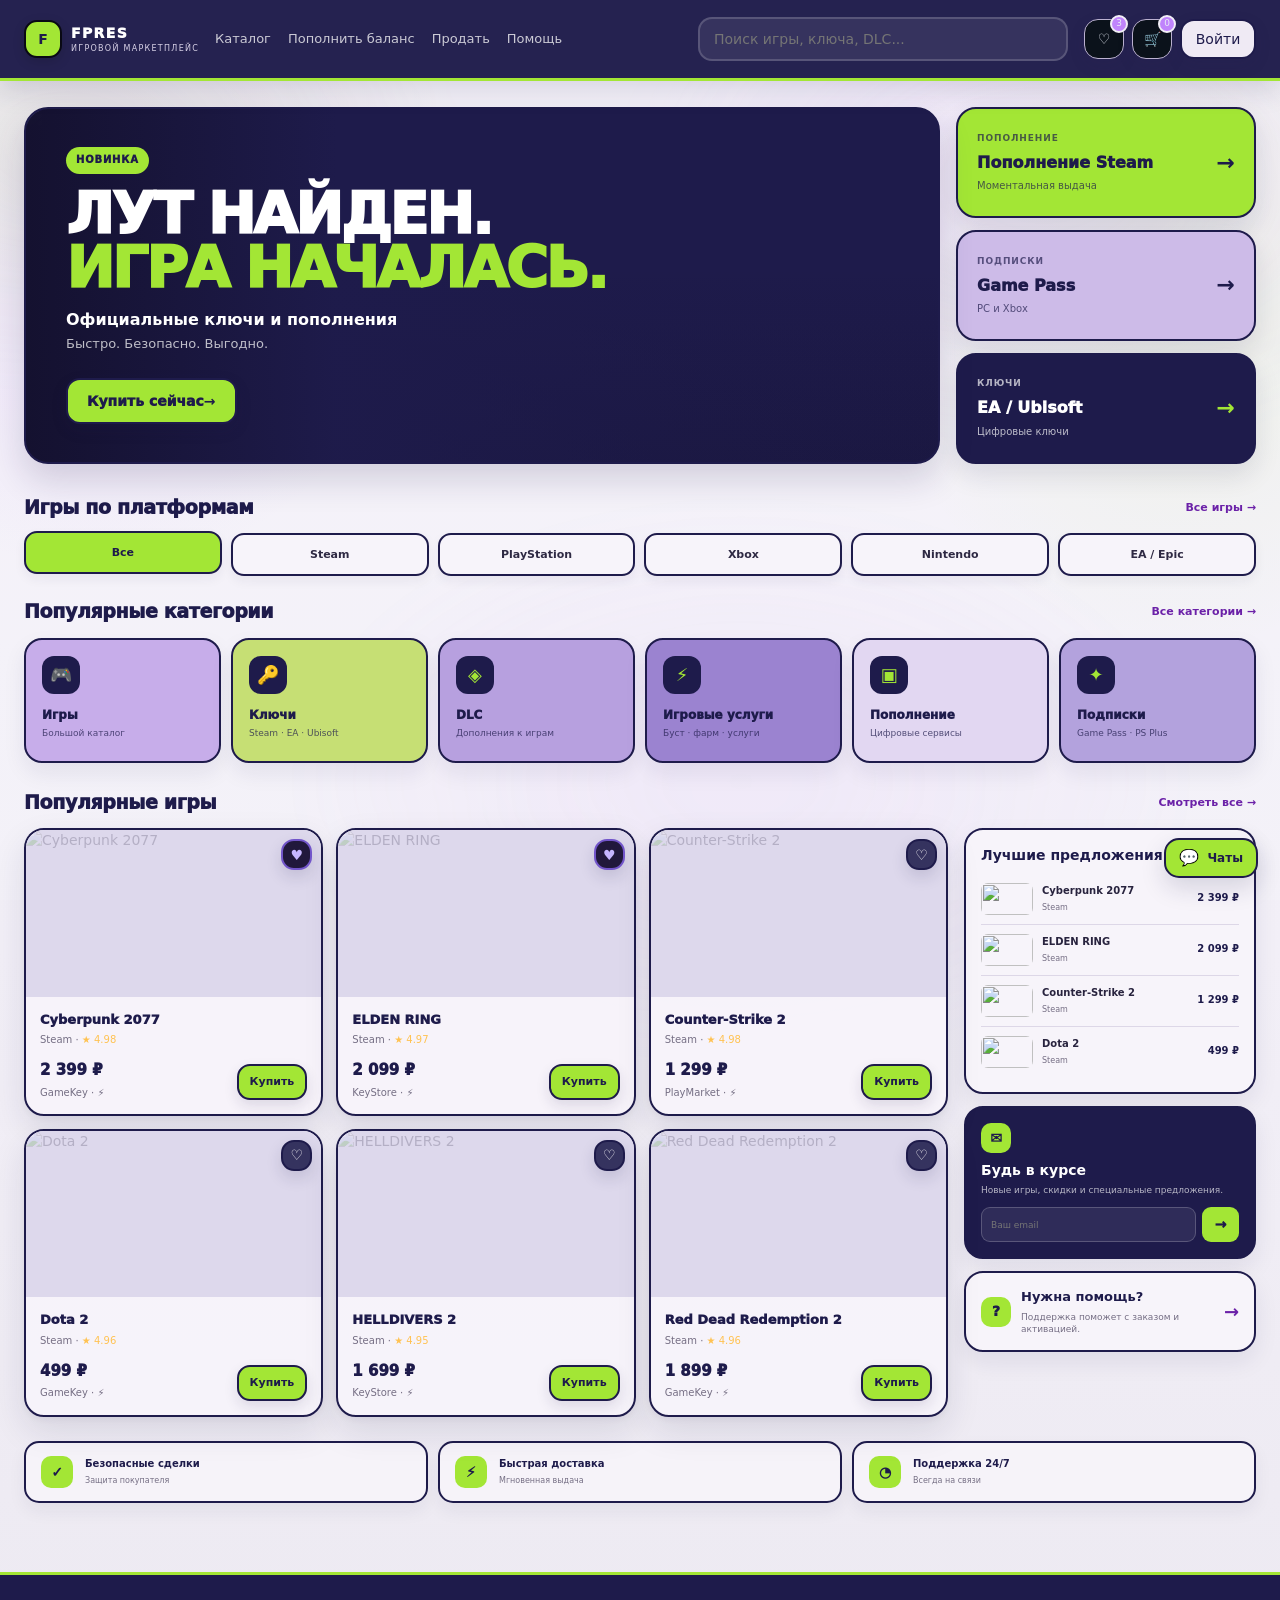
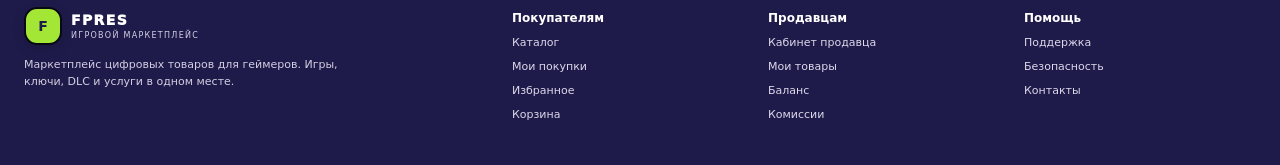
==== index.html @ 740106f1 "Refresh desktop homepage assets" ====
<!doctype html><html lang="ru"><head><meta charset="utf-8"><meta name="viewport" content="width=device-width,initial-scale=1,viewport-fit=cover"><meta name="theme-color" content="#F2EFF7"><title>FPRES — Игровой маркетплейс</title><link rel="stylesheet" href="style.css?v=desktop-v2"><script src="data.js"></script><script src="app.js?v=desktop-v2" defer></script></head><body><main></main></body></html>
---- style.css ----
:root{--bg:#070b11;--panel:#0c121a;--panel2:#111925;--line:#1b2634;--line2:#293546;--text:#f4f6fb;--muted:#8b97aa;--muted2:#667287;--violet:#8f5cff;--green:#5fd596;--orange:#ff9c4d;--shadow:0 18px 50px rgba(0,0,0,.28);--r:16px}
*{box-sizing:border-box}html{scroll-behavior:smooth}body{margin:0;background:radial-gradient(circle at 78% -10%,rgba(123,86,220,.09),transparent 30%),var(--bg);color:var(--text);font:14px/1.45 Inter,ui-sans-serif,system-ui,-apple-system,BlinkMacSystemFont,"Segoe UI",sans-serif}a{color:inherit}button,input,select{font:inherit}.container{width:min(1220px,calc(100% - 32px));margin:auto}
.header{position:sticky;top:0;z-index:50;background:rgba(7,11,17,.94);backdrop-filter:blur(16px);border-bottom:1px solid rgba(255,255,255,.045)}.nav{min-height:68px;display:flex;align-items:center;gap:18px}.brand{display:flex;align-items:center;gap:9px;text-decoration:none;min-width:154px}.mark{width:30px;height:30px;border-radius:10px;background:linear-gradient(145deg,#9d76ff,#5e3ebd);display:grid;place-items:center;font-weight:900;color:#fff}.brand-name{font-weight:850;letter-spacing:.02em}.brand-sub{display:block;color:#7f8b9f;font-size:8px;letter-spacing:.16em}.navlinks{display:flex;gap:16px;color:#aeb7c7;font-size:13px}.navlinks a{text-decoration:none}.navlinks a:hover{color:#fff}.navsearch{flex:1;max-width:370px;margin-left:auto}.search{width:100%;height:42px;background:#0b121b;border:1px solid var(--line2);border-radius:12px;padding:0 14px;color:#fff;outline:none}.search:focus{border-color:#5b45a2;box-shadow:0 0 0 3px rgba(143,92,255,.09)}.actions{display:flex;gap:8px;align-items:center}.btn,.iconbtn{border:1px solid var(--line2);background:#0b121b;color:#e8edf6;border-radius:11px;height:40px;padding:0 13px;cursor:pointer;display:inline-flex;align-items:center;justify-content:center;text-decoration:none}.iconbtn{width:40px;padding:0}.btn.primary{background:var(--violet);border-color:var(--violet);font-weight:800}.iconbtn:hover,.btn:hover{background:#111a26}.cartBadge{position:absolute;top:-5px;right:-5px;background:var(--violet);border:2px solid var(--bg);width:18px;height:18px;border-radius:50%;display:grid;place-items:center;font-size:9px}.rel{position:relative}
.hero{padding:42px 0 20px}.heroBox{min-height:430px;border:1px solid var(--line);border-radius:22px;overflow:hidden;display:grid;grid-template-columns:1.1fr .9fr;background:#0a1018;box-shadow:var(--shadow)}.heroCopy{padding:44px;display:flex;flex-direction:column;justify-content:center}.eyebrow{color:#96a0b1;font-size:11px;letter-spacing:.18em;text-transform:uppercase;margin-bottom:15px}.hero h1{font-size:clamp(42px,5vw,70px);line-height:.98;letter-spacing:-.05em;margin:0 0 16px}.accent{color:#9c79ff}.hero p{color:#98a4b5;max-width:640px;font-size:15px;line-height:1.65;margin:0 0 22px}.heroSearch{position:relative;max-width:650px}.heroSearch input{height:56px;width:100%;background:#0b121b;border:1px solid #293546;border-radius:15px;color:#fff;padding:0 58px 0 18px;outline:none}.heroSearch button{position:absolute;right:6px;top:6px;width:44px;height:44px;border:0;border-radius:11px;background:var(--violet);color:#fff;cursor:pointer}.heroMedia{min-height:430px;position:relative}.heroMedia img{width:100%;height:100%;object-fit:cover}.heroMedia:after{content:"";position:absolute;inset:0;background:linear-gradient(90deg,#0a1018 0,rgba(10,16,24,.48) 28%,transparent 65%),linear-gradient(0deg,rgba(6,9,13,.48),transparent 50%)}
.trust{display:grid;grid-template-columns:repeat(4,1fr);gap:11px;margin:8px 0 26px}.trustCard{padding:14px;border:1px solid var(--line);background:#0b1119;border-radius:14px}.trustCard b{font-size:12px}.trustCard p{margin:4px 0 0;color:#7f8b9e;font-size:11px}.section{padding:26px 0}.sectionHead{display:flex;justify-content:space-between;align-items:end;gap:12px;margin-bottom:14px}.sectionHead h2{margin:0;font-size:21px;letter-spacing:-.02em}.sectionHead a{font-size:12px;color:#a996ff;text-decoration:none}.platforms{display:flex;gap:8px;overflow:auto;padding-bottom:3px}.platformChip{white-space:nowrap;padding:9px 12px;border:1px solid var(--line);background:#0b1119;border-radius:10px;color:#8f9aad;font-size:11px;cursor:pointer;text-decoration:none}.platformChip.active,.platformChip:hover{color:#fff;border-color:#5a45a0;background:#151326}
.categories{display:grid;grid-template-columns:repeat(6,1fr);gap:11px}.cat{padding:15px;background:#0c121a;border:1px solid var(--line);border-radius:15px;text-decoration:none;cursor:pointer}.cat:hover,.cat.active{border-color:#59439f;transform:translateY(-1px)}.catIcon{width:34px;height:34px;border-radius:10px;background:#17132a;color:#bbaaff;display:grid;place-items:center;margin-bottom:10px}.cat b{font-size:12px;font-weight:950;color:#1E1B4B}.cat span{display:block;color:#423A61;font-size:10px;margin-top:3px;font-weight:650}.cat:nth-child(4) b,.cat:nth-child(4) span{color:#fff}.cat:nth-child(5) b,.cat:nth-child(5) span{color:#2B1D52}
.gameGrid{display:grid;grid-template-columns:repeat(5,1fr);gap:12px}.gameCard{position:relative;background:var(--panel);border:1px solid var(--line);border-radius:15px;overflow:hidden;cursor:pointer;transition:.18s;min-width:0}.gameCard:hover{border-color:#384457;transform:translateY(-2px)}.gameCover{aspect-ratio:16/9;background:#101720;overflow:hidden}.gameCover img{width:100%;height:100%;object-fit:cover;display:block}.favGame{position:absolute;right:9px;top:9px;width:31px;height:31px;border-radius:9px;border:1px solid rgba(255,255,255,.16);background:rgba(7,11,17,.78);backdrop-filter:blur(7px);color:#e8edf5;display:grid;place-items:center;cursor:pointer;z-index:2}.favGame.active{color:#c5b5ff;border-color:#7255ca;background:#21183c}.gameBody{padding:12px}.gameTitle{font-size:13px;font-weight:760;white-space:nowrap;overflow:hidden;text-overflow:ellipsis}.gameMeta{font-size:10px;color:#778398;margin-top:4px}.rating{color:#ffc252}.gameBottom{display:flex;justify-content:space-between;gap:8px;align-items:end;margin-top:12px}.gamePrice{font-size:15px;font-weight:860}.gameBuy{border:0;border-radius:9px;background:#f3f6fb;color:#0a0d12;padding:8px 11px;font-weight:820;font-size:11px;cursor:pointer}
.deals{display:grid;grid-template-columns:2fr 1fr 1fr;gap:12px}.deal{position:relative;min-height:185px;border:1px solid var(--line);border-radius:17px;overflow:hidden;background:#0d131c;text-decoration:none}.deal img{width:100%;height:100%;object-fit:cover;display:block;opacity:.78}.dealOverlay{position:absolute;inset:0;padding:18px;background:linear-gradient(90deg,rgba(6,9,13,.91),rgba(6,9,13,.12) 75%)}.deal h3{font-size:19px;margin:0 0 8px}.deal p{margin:0;color:#aeb7c5;font-size:11px;max-width:280px}.tag{display:inline-block;font-size:9px;padding:5px 7px;border-radius:7px;background:rgba(143,92,255,.16);color:#c4b4ff;margin-bottom:8px;font-weight:800}
.sellerGrid{display:grid;grid-template-columns:repeat(4,1fr);gap:11px}.sellerCard{border:1px solid var(--line);background:#0b1119;border-radius:15px;padding:15px;display:flex;gap:11px;align-items:center;text-decoration:none}.avatar{width:43px;height:43px;border-radius:13px;background:linear-gradient(145deg,#2d2646,#151a24);display:grid;place-items:center;color:#d4c7ff;font-weight:850}.sellerCard b{font-size:12px}.sellerCard span{display:block;color:#778297;font-size:10px;margin-top:3px}.online{color:var(--green)!important}
.page{padding:32px 0}.breadcrumbs{font-size:11px;color:#738096;margin-bottom:12px}.breadcrumbs a{color:#9a87db;text-decoration:none}.pageTitle{font-size:32px;letter-spacing:-.035em;margin:0 0 20px}.toolbar{display:flex;justify-content:space-between;gap:12px;margin-bottom:14px}.select,.field{height:40px;background:#0b121b;border:1px solid var(--line2);border-radius:10px;color:#dfe6ef;padding:0 11px}.catalogLayout{display:grid;grid-template-columns:235px 1fr;gap:18px}.filters{border:1px solid var(--line);background:#0b1119;border-radius:15px;padding:15px;height:max-content;position:sticky;top:84px}.filterGroup{margin-bottom:18px}.filterGroup h4{font-size:11px;margin:0 0 9px}.filterOptions{display:flex;flex-wrap:wrap;gap:7px}.filterPill{border:1px solid var(--line2);background:#0d141d;color:#8e99ab;border-radius:9px;padding:7px 9px;font-size:10px;cursor:pointer}.filterPill.active{border-color:#5c46a6;color:#d7ceff;background:#17132a}.priceRow{display:flex;gap:7px}.priceRow input{width:50%;height:34px;background:#0b121b;border:1px solid var(--line2);border-radius:8px;color:#fff;padding:0 8px}.resultCount{font-size:11px;color:#7f8b9d;margin-bottom:9px}
.productLayout{display:grid;grid-template-columns:1.05fr .95fr;gap:18px}.mediaPanel,.detailPanel,.panel{border:1px solid var(--line);background:#0b1119;border-radius:18px;overflow:hidden}.mediaPanel img{display:block;width:100%;aspect-ratio:16/9;object-fit:cover}.detailPanel{padding:22px}.productMeta{color:#778398;font-size:11px;margin-bottom:8px}.productTitle{font-size:33px;line-height:1.05;margin:0 0 10px}.bigPrice{font-size:29px;font-weight:900;margin:19px 0 15px}.specList{display:grid;grid-template-columns:1fr 1fr;gap:9px;margin:15px 0}.spec{border:1px solid var(--line);background:#0d141d;border-radius:11px;padding:10px}.spec small{color:#718096;display:block;font-size:9px}.spec b{font-size:12px}.buyWide{height:48px;width:100%;border:0;border-radius:12px;background:var(--violet);color:#fff;font-weight:800;cursor:pointer}.offers{margin-top:24px}.offer{display:grid;grid-template-columns:1.2fr .7fr auto;gap:10px;align-items:center;padding:13px;border:1px solid var(--line);background:#0b1119;border-radius:12px;margin-bottom:8px}.offer b{font-size:12px}.offer span{display:block;font-size:10px;color:#7d899c}.miniBuy{border:1px solid var(--line2);background:#101824;color:#fff;border-radius:9px;padding:8px 11px;cursor:pointer}
.twoCol{display:grid;grid-template-columns:1.4fr .8fr;gap:16px}.cartList{display:grid;gap:10px}.cartItem{display:grid;grid-template-columns:100px 1fr auto;gap:12px;align-items:center;padding:12px;border:1px solid var(--line);background:#0b1119;border-radius:14px}.cartItem img{width:100px;aspect-ratio:16/9;object-fit:cover;border-radius:10px}.cartInfo b{font-size:13px}.cartInfo span{display:block;color:#7c889b;font-size:10px;margin-top:3px}.cartSummary{border:1px solid var(--line);background:#0b1119;border-radius:14px;padding:17px;height:max-content;position:sticky;top:84px}.summaryRow{display:flex;justify-content:space-between;margin:9px 0;color:#99a3b1}.summaryRow.total{font-size:18px;color:#fff;font-weight:850;border-top:1px solid var(--line);padding-top:13px}
.accountLayout{display:grid;grid-template-columns:225px 1fr;gap:16px}.sideNav{border:1px solid var(--line);background:#0b1119;border-radius:15px;padding:9px;height:max-content;position:sticky;top:84px}.sideNav a{display:flex;justify-content:space-between;gap:8px;padding:10px 11px;color:#8d99ab;text-decoration:none;border-radius:9px;font-size:12px}.sideNav a.active,.sideNav a:hover{background:#16132a;color:#fff}.profileHero{padding:18px;border:1px solid var(--line);background:linear-gradient(140deg,#111a27,#0b1119);border-radius:16px;display:flex;justify-content:space-between;gap:16px;align-items:center}.profileMain{display:flex;align-items:center;gap:13px}.profileAvatar{width:58px;height:58px;border-radius:16px;background:linear-gradient(145deg,#8f5cff,#46308d);display:grid;place-items:center;font-size:21px;font-weight:900}.profileMain h2{margin:0;font-size:19px}.profileMain p{margin:4px 0 0;color:#7f8b9e;font-size:11px}.statGrid{display:grid;grid-template-columns:repeat(4,1fr);gap:10px;margin:14px 0}.stat{padding:15px;border:1px solid var(--line);background:#0b1119;border-radius:14px}.stat small{display:block;color:#768297;font-size:10px}.stat strong{display:block;font-size:20px;margin-top:4px}
.dashboardHero{display:flex;justify-content:space-between;gap:16px;align-items:center;padding:20px;border:1px solid var(--line);background:linear-gradient(140deg,#111a27,#0b1119);border-radius:16px}.dashMain{display:flex;gap:13px;align-items:center}.dashIcon{width:52px;height:52px;border-radius:14px;background:#17132a;color:#bdaeff;display:grid;place-items:center;font-size:22px}.dashMain h2{margin:0;font-size:20px}.dashMain p{margin:4px 0 0;color:#7e899d;font-size:11px}.metricGrid{display:grid;grid-template-columns:repeat(4,1fr);gap:10px;margin:14px 0}.metric{padding:14px;border:1px solid var(--line);background:#0b1119;border-radius:14px}.metric label{font-size:10px;color:#778398}.metric strong{display:block;font-size:21px;margin-top:5px}.metric small{color:var(--green);font-size:10px}.dashGrid{display:grid;grid-template-columns:1.35fr .8fr;gap:14px}.chart,.listPanel{padding:17px;border:1px solid var(--line);background:#0b1119;border-radius:15px}.chart h3,.listPanel h3{margin:0 0 12px;font-size:13px}.bars{height:180px;display:flex;align-items:end;gap:9px}.bar{flex:1;background:linear-gradient(#8f5cff,#3a286d);border-radius:7px 7px 2px 2px;min-height:28px}.barLabel{font-size:9px;color:#6e7a8f;text-align:center;margin-top:5px}.listItem{display:flex;justify-content:space-between;gap:12px;padding:11px 0;border-top:1px solid var(--line);font-size:11px}.listItem:first-child{border-top:0;padding-top:0}.listItem span{color:#7f8b9e}.miniStat{display:grid;grid-template-columns:1fr 1fr;gap:8px;margin-top:12px}.miniBox{padding:10px;border:1px solid var(--line);background:#0e151f;border-radius:10px}.miniBox b{font-size:13px}.miniBox span{display:block;color:#778398;font-size:9px;margin-top:2px}
.formGrid{display:grid;grid-template-columns:1fr 1fr;gap:12px}.fieldBlock label{display:block;font-size:10px;color:#8793a6;margin-bottom:5px}.field{width:100%;height:40px;background:#0b121b;border:1px solid var(--line2);border-radius:10px;color:#fff;padding:0 11px;outline:none}
.table{border:1px solid var(--line);background:#0b1119;border-radius:14px;overflow:hidden}.tableRow{display:grid;grid-template-columns:1.35fr .75fr .75fr .7fr;padding:12px;border-top:1px solid var(--line);font-size:11px;align-items:center}.tableRow.head{background:#0e151f;border-top:0;color:#768297}.status{color:var(--green)}.empty{padding:34px;text-align:center}.empty h3{margin:0 0 7px}.empty p{color:#8792a4;margin:0 0 14px}
.footer{border-top:1px solid #151d28;margin-top:35px;padding:32px 0 42px;color:#748095}.footerGrid{display:grid;grid-template-columns:2fr repeat(3,1fr);gap:24px}.footer b{color:#fff;font-size:12px}.footer a{display:block;text-decoration:none;color:#758095;font-size:11px;margin-top:8px}.footer p{font-size:11px;line-height:1.6;max-width:350px}
.toast{position:fixed;left:50%;bottom:18px;transform:translate(-50%,120px);padding:11px 15px;background:#131b27;border:1px solid #334052;border-radius:11px;box-shadow:var(--shadow);z-index:100;color:#fff;font-size:12px;transition:.22s}.toast.show{transform:translate(-50%,0)}.modalBack{position:fixed;inset:0;background:rgba(0,0,0,.62);backdrop-filter:blur(6px);display:none;align-items:center;justify-content:center;z-index:90}.modalBack.show{display:flex}.modal{width:min(460px,calc(100% - 28px));border:1px solid var(--line2);background:#0b1119;border-radius:18px;padding:20px;box-shadow:var(--shadow)}.modal h3{margin:0 0 6px}.modal p{color:#7e8a9d;font-size:11px;margin-top:0}.modalActions{display:flex;justify-content:flex-end;gap:8px;margin-top:15px}
@media(max-width:1040px){.navlinks{display:none}.heroBox{grid-template-columns:1fr}.heroMedia{min-height:260px}.categories{grid-template-columns:repeat(3,1fr)}.gameGrid{grid-template-columns:repeat(3,1fr)}.sellerGrid{grid-template-columns:repeat(2,1fr)}.trust{grid-template-columns:repeat(2,1fr)}.catalogLayout,.accountLayout{grid-template-columns:1fr}.filters,.sideNav{position:static}.productLayout,.twoCol,.dashGrid{grid-template-columns:1fr}.cartSummary{position:static}.metricGrid,.statGrid{grid-template-columns:repeat(2,1fr)}}
@media(max-width:640px){.container{width:min(100% - 20px,1220px)}.nav{min-height:58px;flex-wrap:wrap;padding:7px 0}.brand{min-width:134px}.navsearch{order:4;flex-basis:100%;max-width:none}.actions{margin-left:auto}.actions .btn.ghost,.actions .btn.primary{display:none}.hero{padding-top:26px}.heroCopy{padding:28px 22px}.hero h1{font-size:39px}.hero p{font-size:14px}.heroMedia{min-height:195px}.categories{grid-template-columns:1fr 1fr}.gameGrid{grid-template-columns:1fr 1fr;gap:10px}.sellerGrid,.trust{grid-template-columns:1fr 1fr}.deals{grid-template-columns:1fr}.deal:first-child{grid-column:auto}.pageTitle{font-size:27px}.toolbar{flex-direction:column}.profileHero,.dashboardHero{align-items:flex-start;flex-direction:column}.statGrid,.metricGrid{grid-template-columns:1fr 1fr}.tableRow{grid-template-columns:1.2fr .7fr .8fr}.tableRow>div:last-child{display:none}.formGrid{grid-template-columns:1fr}.cartItem{grid-template-columns:75px 1fr}.cartItem img{width:75px}.cartItem .miniBuy{grid-column:2}.footerGrid{grid-template-columns:1fr 1fr}.footerGrid>div:first-child{grid-column:1/-1}.specList{grid-template-columns:1fr 1fr}.offer{grid-template-columns:1fr auto}.offer .offerHide{display:none}}

/* FPRES interaction + auxiliary pages */
.searchSuggest{position:absolute;left:0;right:0;top:48px;background:#0b1119;border:1px solid var(--line2);border-radius:13px;box-shadow:var(--shadow);overflow:hidden;z-index:70}.suggestItem{display:flex;gap:10px;align-items:center;padding:10px 12px;text-decoration:none;border-top:1px solid var(--line)}.suggestItem:first-child{border-top:0}.suggestItem img{width:58px;height:33px;object-fit:cover;border-radius:7px;background:#111722}.suggestItem b{font-size:11px}.suggestItem span{display:block;font-size:9px;color:#778398}.qty{display:inline-flex;align-items:center;border:1px solid var(--line2);border-radius:9px;overflow:hidden}.qty button{width:31px;height:31px;border:0;background:#101722;color:#fff;cursor:pointer}.qty span{min-width:28px;text-align:center;font-size:11px}.inlineActions{display:flex;gap:8px;flex-wrap:wrap;margin-top:13px}.notice{padding:12px;border:1px solid var(--line);background:#0e151f;border-radius:11px;color:#8995a7;font-size:11px}.chatLayout{display:grid;grid-template-columns:260px 1fr;gap:14px}.chatList,.chatBox,.faqCard,.infoCard{border:1px solid var(--line);background:#0b1119;border-radius:15px}.chatList{overflow:hidden}.chatThread{display:flex;gap:9px;padding:12px;border-top:1px solid var(--line);cursor:pointer}.chatThread:first-child{border-top:0}.chatThread.active,.chatThread:hover{background:#15132a}.chatThread b{font-size:11px}.chatThread span{display:block;color:#778399;font-size:9px}.chatBox{min-height:420px;padding:16px;display:flex;flex-direction:column}.messages{flex:1;display:flex;flex-direction:column;gap:9px}.bubble{max-width:78%;padding:9px 11px;border-radius:12px;background:#111a26;color:#dfe5ee;font-size:11px}.bubble.me{align-self:flex-end;background:#24194a}.chatComposer{display:flex;gap:8px;margin-top:12px}.chatComposer input{flex:1}.faqGrid,.infoGrid{display:grid;grid-template-columns:repeat(2,1fr);gap:12px}.faqCard,.infoCard{padding:16px}.faqCard h3,.infoCard h3{margin:0 0 6px;font-size:13px}.faqCard p,.infoCard p{margin:0;color:#818da0;font-size:11px;line-height:1.6}.emptyIcon{font-size:28px;margin-bottom:8px}.orderHero{padding:18px;border:1px solid var(--line);background:linear-gradient(140deg,#111a27,#0b1119);border-radius:16px}.segmented{display:flex;gap:6px;flex-wrap:wrap}.segmented .filterPill{min-width:110px;text-align:center}.productMini{display:flex;gap:11px;align-items:center;padding:11px 0;border-top:1px solid var(--line)}.productMini:first-child{border-top:0}.productMini img{width:82px;height:46px;object-fit:cover;border-radius:8px}.productMini b{font-size:11px}.productMini span{display:block;color:#778399;font-size:9px;margin-top:3px}
@media(max-width:760px){.chatLayout{grid-template-columns:1fr}.chatList{display:flex;overflow:auto}.chatThread{min-width:150px;border-top:0;border-left:1px solid var(--line)}.faqGrid,.infoGrid{grid-template-columns:1fr}.searchSuggest{top:46px}.table{overflow:auto}.tableRow{min-width:520px}}

/* FPRES layout refinements */
.trustClickable{display:block;text-decoration:none;color:inherit;cursor:pointer;transition:transform .18s,border-color .18s,background .18s}.trustClickable:hover{transform:translateY(-2px);border-color:#5a45a0;background:#101621}.chatFloat{position:fixed;right:22px;bottom:22px;z-index:55;display:inline-flex;align-items:center;gap:8px;padding:10px 13px;border:1px solid #3a315b;background:#161326;color:#fff;text-decoration:none;border-radius:13px;box-shadow:0 12px 30px rgba(0,0,0,.34);font-size:12px;font-weight:800}.chatFloat:hover{background:#211a39;border-color:#6550ad}.chatFloatIcon{font-size:16px;line-height:1}.chatFloatText{line-height:1}.sellerEntry{display:flex;justify-content:space-between;align-items:center;gap:20px;padding:18px 20px;border:1px solid var(--line);background:linear-gradient(140deg,#0f151f,#0b1119);border-radius:15px}.sellerEntry h3{margin:0;font-size:15px}.sellerEntry p{margin:4px 0 0;color:#7f8b9e;font-size:11px;line-height:1.5}.sellerEntry .eyebrow{font-size:9px}.sellerEntry.compact{margin-top:14px}.sellerEntry.compact>div{flex:1}.sellerEntry.compact .btn{white-space:nowrap}.actions .btn.ghost{min-width:76px}
@media(max-width:640px){.actions .btn.ghost{display:inline-flex;min-width:0;padding:0 10px}.chatFloat{right:12px;bottom:14px;padding:10px 12px}.sellerEntry{align-items:flex-start;flex-direction:column}.sellerEntry .btn{width:100%}.sellerEntry.compact .btn{width:auto}.trustClickable{min-height:68px}}

/* Seller header CTA */
.sellerHeaderLink{height:40px;display:inline-flex;align-items:center;padding:0 12px;border:1px solid #2d3747;background:#0b121b;border-radius:10px;color:#a996ff;text-decoration:none;font-size:12px;font-weight:800;white-space:nowrap;transition:.18s}.sellerHeaderLink:hover{color:#fff;border-color:#5a45a0;background:#151326}
@media(max-width:1040px){.sellerHeaderLink{display:inline-flex}}
@media(max-width:640px){.sellerHeaderLink{height:38px;padding:0 9px;font-size:10px}.actions{gap:6px}}

.sideLogout{width:100%;margin-top:8px;height:38px;border:1px solid #2d3747;background:#0b121b;border-radius:10px;color:#8f9aad;font:inherit;font-size:11px;cursor:pointer;text-align:left;padding:0 11px}.sideLogout:hover{color:#fff;border-color:#5a45a0;background:#151326}

.sellerAuth{max-width:620px;margin:40px auto;padding:26px}.sellerAuth .pageTitle{margin-bottom:8px}.sellerAuth .dashIcon{margin-bottom:12px;width:42px;height:42px;border-radius:12px;display:grid;place-items:center;background:#161326;color:#a996ff;border:1px solid #3a315b}


/* ===== FPRES VISUAL SYSTEM FINAL ===== */
:root{
  --fp-bg:#F8FAFC;
  --fp-surface:rgba(255,255,255,.92);
  --fp-surface-2:#F4F1FF;
  --fp-ink:#15112F;
  --fp-indigo:#1E1B4B;
  --fp-purple:#C084FC;
  --fp-lime:#A3E635;
  --fp-muted:#6B687F;
  --fp-line:#D7D3E8;
  --fp-shadow:0 12px 30px rgba(30,27,75,.12),0 2px 6px rgba(30,27,75,.06);
  --fp-shadow-hover:0 18px 38px rgba(30,27,75,.16),0 5px 12px rgba(30,27,75,.06);
}
html,body{background:var(--fp-bg);color:var(--fp-ink)}
body{
  position:relative;
  isolation:isolate;
  overflow-x:hidden;
  background:
    radial-gradient(90% 55% at 8% 8%,rgba(192,132,252,.17),transparent 56%),
    radial-gradient(85% 60% at 92% 18%,rgba(163,230,53,.16),transparent 55%),
    linear-gradient(180deg,#F8FAFC 0%,#F8F7FC 52%,#EEF2F4 100%);
}
body:before{
  content:"";
  position:fixed;inset:-12%;
  z-index:-2;
  pointer-events:none;
  background:
    radial-gradient(32% 28% at 18% 24%,rgba(163,230,53,.28),transparent 72%),
    radial-gradient(35% 30% at 72% 26%,rgba(192,132,252,.30),transparent 72%),
    radial-gradient(36% 32% at 54% 76%,rgba(163,230,53,.18),transparent 72%),
    radial-gradient(28% 26% at 14% 82%,rgba(192,132,252,.20),transparent 72%);
  filter:blur(42px);
  opacity:.88;
  transform:scale(1.06);
}
body:after{
  content:"";position:fixed;inset:0;z-index:-1;pointer-events:none;
  background:linear-gradient(180deg,rgba(248,250,252,.36),rgba(248,250,252,.74) 58%,rgba(248,250,252,.92));
}
.container{width:min(1240px,calc(100% - 34px))}
.header{
  background:rgba(30,27,75,.96);
  border-bottom:3px solid var(--fp-lime);
  box-shadow:0 9px 26px rgba(30,27,75,.16);
  backdrop-filter:blur(18px);
}
.nav{min-height:76px;gap:16px}
.mark{
  width:38px;height:38px;border-radius:13px;
  background:var(--fp-lime);color:var(--fp-indigo);
  border:2px solid #090914;box-shadow:0 4px 12px rgba(0,0,0,.16);
}
.brand-name{color:#fff;font-weight:950;letter-spacing:.1em}
.brand-sub{color:rgba(255,255,255,.66)}
.navlinks{color:rgba(255,255,255,.76);gap:17px}
.navlinks a:hover{color:var(--fp-lime)}
.search{
  height:44px;border:2px solid rgba(255,255,255,.17);
  border-radius:14px;background:rgba(255,255,255,.08);color:#fff;
}
.search:focus{border-color:var(--fp-lime);box-shadow:0 0 0 4px rgba(163,230,53,.14)}
.btn,.iconbtn,.sellerHeaderLink{
  border-radius:14px;
  box-shadow:0 6px 16px rgba(30,27,75,.12);
}
.btn:hover,.iconbtn:hover,.sellerHeaderLink:hover{transform:translateY(-2px);box-shadow:0 11px 24px rgba(30,27,75,.15)}
.btn.primary,.gameBuy,.buyWide{
  background:var(--fp-lime);color:var(--fp-indigo);
  border:2px solid var(--fp-indigo);font-weight:950;
}
.sellerHeaderLink{border:2px solid var(--fp-purple);background:rgba(192,132,252,.10);color:#fff}
.themeToggle{min-width:40px;font-size:16px}
.hero{padding:34px 0 24px}
.heroBox{
  border:2px solid var(--fp-indigo);
  border-radius:26px;
  overflow:hidden;
  box-shadow:var(--fp-shadow-hover);
  background:linear-gradient(135deg,#1E1B4B 0%,#29235E 58%,#151235 100%);
}
.heroCopy{padding:42px 40px}
.heroMedia{border-left:1px solid rgba(255,255,255,.08)}
.heroSearch input,.heroSearch button{border-radius:14px}
.section{padding:31px 0}
.sectionHead h2,.pageTitle,.productTitle{color:var(--fp-indigo);font-weight:950}
.sectionHead a{color:#5B21B6;font-weight:850}
.trust{gap:13px;margin:10px 0 31px}
.trustCard,.sellerCard,.filters,.panel,.mediaPanel,.detailPanel,.chatList,.chatBox,.faqCard,.infoCard,.sellerEntry,.orderHero,.notice,.sellerAuth,.offer,.spec,.cartItem,.cartSummary,.stat,.profileHero{
  background:var(--fp-surface);
  border:2px solid var(--fp-indigo);
  border-radius:20px;
  box-shadow:var(--fp-shadow);
}
.trustCard,.sellerCard{transition:transform .18s ease,box-shadow .18s ease,border-color .18s ease}
.trustClickable:hover,.sellerCard:hover{transform:translateY(-4px);box-shadow:var(--fp-shadow-hover)}
.trustCard p,.sellerCard span,.sellerEntry p,.notice,.faqCard p,.infoCard p,.resultCount,.productMeta,.gameMeta,.breadcrumbs{color:var(--fp-muted)}
.platforms{display:flex;gap:10px;flex-wrap:wrap;align-items:stretch}
.platformChip{
  flex:0 0 auto;
  min-width:112px;
  min-height:42px;
  padding:10px 14px;
  display:inline-flex;align-items:center;justify-content:center;
  background:rgba(255,255,255,.92);color:var(--fp-indigo);
  border:2px solid var(--fp-indigo);border-radius:14px;
  font-weight:850;text-decoration:none;
  box-shadow:0 6px 14px rgba(30,27,75,.09);
  transition:transform .16s ease,background .16s ease,box-shadow .16s ease;
}
.platformChip:hover{background:var(--fp-purple);transform:translateY(-2px);box-shadow:0 10px 20px rgba(30,27,75,.13)}
.platformChip.active{background:var(--fp-lime);transform:translateY(-2px);box-shadow:0 10px 20px rgba(30,27,75,.13)}
.categories{gap:14px}
.cat{
  min-width:0;min-height:138px;padding:17px;
  display:flex;flex-direction:column;align-items:flex-start;justify-content:flex-start;
  overflow:hidden;
  border:3px solid var(--fp-indigo);border-radius:20px;
  box-shadow:var(--fp-shadow);
  transition:transform .18s ease,box-shadow .18s ease,background .18s ease;
}
.cat:nth-child(1){background:var(--fp-purple);color:var(--fp-indigo)}
.cat:nth-child(2){background:var(--fp-lime);color:var(--fp-indigo)}
.cat:nth-child(3){background:#B993F3;color:var(--fp-indigo)}
.cat:nth-child(4){background:var(--fp-indigo);color:#fff}
.cat:nth-child(5){background:#E9D5FF;color:var(--fp-indigo)}
.cat:nth-child(6){background:#A78BFA;color:var(--fp-indigo)}
.cat:hover,.cat.active{transform:translateY(-4px);box-shadow:var(--fp-shadow-hover)}
.catIcon{
  width:42px;height:42px;flex:0 0 42px;
  display:grid;place-items:center;margin-bottom:13px;
  border-radius:14px;background:var(--fp-indigo);color:var(--fp-lime);
  border:0;box-shadow:none;
}
.cat:nth-child(4) .catIcon{background:var(--fp-lime);color:var(--fp-indigo)}
.catIcon svg{width:22px;height:22px;display:block;fill:none;stroke:currentColor;stroke-width:1.9;stroke-linecap:round;stroke-linejoin:round}
.cat b{font-size:12px;line-height:1.2;font-weight:950}
.cat span{margin-top:4px;font-size:10px;line-height:1.35;opacity:.72}
.gameGrid{gap:16px}
.gameCard{
  overflow:hidden;background:var(--fp-surface);
  border:3px solid var(--fp-indigo);border-radius:22px;
  box-shadow:var(--fp-shadow);
  transition:transform .18s ease,box-shadow .18s ease;
}
.gameCard:hover{transform:translateY(-5px);box-shadow:var(--fp-shadow-hover)}
.gameCover{overflow:hidden;background:#DDD8EC}
.gameCover img{transition:transform .25s ease}
.gameCard:hover .gameCover img{transform:scale(1.035)}
.gameBody{padding:14px}
.gameTitle,.gamePrice{color:var(--fp-indigo);font-weight:950}
.gameBuy{border-radius:14px;box-shadow:0 6px 14px rgba(30,27,75,.12)}
.favGame{border-radius:13px;box-shadow:0 7px 16px rgba(30,27,75,.14)}
.deal{border:3px solid var(--fp-indigo);border-radius:21px;overflow:hidden;box-shadow:var(--fp-shadow)}
.deal:hover{transform:translateY(-4px);box-shadow:var(--fp-shadow-hover)}
.tag{border-radius:999px;box-shadow:none}
.chatFloat{
  border:2px solid var(--fp-indigo);border-radius:15px;
  background:var(--fp-lime);color:var(--fp-indigo);
  box-shadow:0 10px 24px rgba(30,27,75,.15);
}
.footer{
  background:#1E1B4B;
  border-top:3px solid #A3E635;
  color:#F8FAFC;
}
.footer .brand-name,.footer b{color:#FFFFFF}
.footer .brand-sub{color:#DCD6F5}
.footer p{color:#D9D4E9}
.footer a{color:#EEEAF8}
.footer a:hover{color:#A3E635}
.chatFloat{border-color:#1E1B4B;background:#A3E635;color:#1E1B4B}
.chatFloat:hover{background:#C084FC;color:#1E1B4B;border-color:#1E1B4B}
.select,.field,.priceRow input{
  border:2px solid var(--fp-indigo);border-radius:14px;background:rgba(255,255,255,.92);color:var(--fp-indigo)
}
.filterPill{border-radius:12px}
@media(max-width:760px){
  .container{width:min(100% - 22px,1240px)}
  .heroBox{border-radius:22px}
  .heroCopy{padding:31px 24px}
  .heroMedia{border-left:0}
  .categories{grid-template-columns:repeat(2,1fr);gap:10px}
  .cat{min-height:132px;border-radius:18px}
  .platforms{display:grid;grid-template-columns:repeat(2,minmax(0,1fr));gap:9px}
  .platformChip{min-width:0;width:100%}
  .gameCard{border-radius:19px}
}

/* ===== FPRES LIGHT FINAL ===== */
:root{--bg:#F2EFF7;--panel:#F7F4FA;--panel2:#ECE7F3;--line:#D8D2E4;--line2:#BBB1D0;--text:#28233E;--muted:#6F687E;--muted2:#8E879E;--violet:#C084FC;--green:#A3E635;--orange:#D98A43;--shadow:0 14px 34px rgba(30,27,75,.11),0 3px 8px rgba(30,27,75,.05)}
html,body{background:var(--bg);color:var(--text)}
body{background:radial-gradient(38% 32% at 8% 10%,rgba(192,132,252,.22),transparent 70%),radial-gradient(34% 30% at 92% 16%,rgba(163,230,53,.12),transparent 70%),linear-gradient(180deg,#F5F2F9 0%,#F2EFF7 54%,#ECE9F1 100%);overflow-x:hidden}
body:before{content:"";position:fixed;inset:-12%;z-index:-2;pointer-events:none;background:radial-gradient(32% 26% at 16% 24%,rgba(163,230,53,.18),transparent 72%),radial-gradient(35% 30% at 74% 27%,rgba(192,132,252,.20),transparent 72%),radial-gradient(38% 32% at 56% 78%,rgba(192,132,252,.12),transparent 72%);filter:blur(46px)}
body:after{content:"";position:fixed;inset:0;z-index:-1;pointer-events:none;background:rgba(247,244,250,.22)}
.header{background:rgba(30,27,75,.97);border-bottom:3px solid #A3E635;box-shadow:0 9px 25px rgba(30,27,75,.14)}
.navlinks a:hover{color:#A3E635}
.brand-name{color:#fff}.brand-sub{color:#D8D2E7}
.sectionHead h2,.pageTitle,.productTitle,.gameTitle,.gamePrice{color:#1E1B4B}
.sectionHead a{color:#6B21A8}.sectionHead a:hover{color:#1E1B4B}
.platforms{display:flex;align-items:stretch;gap:10px;flex-wrap:wrap;overflow:visible}
.platformChip{min-width:112px;min-height:44px;padding:10px 15px;display:inline-flex;align-items:center;justify-content:center;line-height:1;white-space:nowrap;overflow:visible;background:#F0ECF6;color:#2E2943;border:2px solid #1E1B4B;border-radius:14px;font-weight:850;box-shadow:0 5px 12px rgba(30,27,75,.07)}
.platformChip:hover,.platformChip.active{background:#A3E635;color:#1E1B4B;border-color:#1E1B4B}
.categories{gap:14px;align-items:stretch}
.cat{min-height:138px;padding:17px;border:2px solid #1E1B4B;border-radius:20px;color:#1E1B4B;box-shadow:var(--shadow);overflow:hidden;transition:transform .18s ease,box-shadow .18s ease,background .18s ease}
.cat:nth-child(1){background:#B99BE7}.cat:nth-child(2){background:#B7D957}.cat:nth-child(3){background:#AB92DE}.cat:nth-child(4){background:#8D72CC;color:#fff}.cat:nth-child(5){background:#CEC0E9}.cat:nth-child(6){background:#9B8BDB}
.cat b{font-size:12px;font-weight:950;color:inherit}.cat span{display:block;color:inherit;opacity:.78;font-size:10px;margin-top:4px;font-weight:650}
.cat:hover{background:#C084FC;color:#1E1B4B;transform:translateY(-4px);box-shadow:0 18px 34px rgba(30,27,75,.15)}
.gameCard,.deal,.trustCard,.sellerCard,.filters,.panel,.mediaPanel,.detailPanel,.chatList,.chatBox,.faqCard,.infoCard,.sellerEntry,.orderHero,.notice,.sellerAuth,.offer,.spec,.cartItem,.cartSummary,.stat,.profileHero{background:rgba(247,244,250,.94);border:2px solid #1E1B4B;border-radius:20px;box-shadow:var(--shadow);color:#28233E}
.gameCard:hover,.deal:hover,.trustClickable:hover,.sellerCard:hover{box-shadow:0 18px 38px rgba(30,27,75,.15);transform:translateY(-4px)}
.gameMeta,.resultCount,.productMeta,.breadcrumbs{color:#756E84}
.gameBuy,.miniBuy{background:#A3E635;color:#1E1B4B;border:2px solid #1E1B4B;border-radius:13px;font-weight:900}
.btn,.iconbtn,.sellerHeaderLink,.sideLogout{border-radius:14px}
.btn{border:2px solid #1E1B4B;background:#EFEAF4;color:#1E1B4B}.btn.primary{background:#A3E635;color:#1E1B4B}
.btn:hover,.iconbtn:hover,.sellerHeaderLink:hover,.gameBuy:hover,.miniBuy:hover,.sideLogout:hover{background:#C084FC!important;color:#1E1B4B!important;border-color:#1E1B4B!important}
.favGame{border-radius:13px;background:rgba(30,27,75,.88);color:#fff;border:2px solid #1E1B4B}
.sideLogout{background:#EEEAF3;color:#332D48;border:2px solid #1E1B4B}
.chatFloat{background:#A3E635;color:#1E1B4B;border:2px solid #1E1B4B;border-radius:15px}.chatFloat:hover{background:#C084FC;color:#1E1B4B}
.chatList,.chatBox{background:rgba(247,244,250,.94)}.chatThread{color:#2E2943;border-color:#D8D2E4}.chatThread.active,.chatThread:hover{background:#E7DDF1;color:#1E1B4B}
.bubble{background:#ECE8F3;color:#2E2943;border:1px solid #D7D0E3}.bubble.me{background:#A3D94A;color:#1E1B4B;border-color:#1E1B4B}
.field,.select,.priceRow input,.chatComposer input{background:#FAF8FC;color:#2E2943;border:2px solid #1E1B4B;border-radius:13px}
.modalBack{background:rgba(30,27,75,.34);backdrop-filter:blur(7px)}.modal{background:#F7F4FA;color:#28233E;border:2px solid #1E1B4B;border-radius:20px}.modal p{color:#716A80}
.footer{background:#1E1B4B;border-top:3px solid #A3E635;color:#E9E5F0}.footer .brand-name,.footer b{color:#fff}.footer .brand-sub{color:#D5CFE4}.footer p{color:#D4CEE2}.footer a{color:#DDD8EA}.footer a:hover{color:#A3E635}
@media(max-width:760px){.platforms{display:grid;grid-template-columns:repeat(2,minmax(0,1fr));gap:9px}.platformChip{width:100%;min-width:0;min-height:44px;padding:10px 9px}.categories{grid-template-columns:repeat(2,minmax(0,1fr));gap:10px}.cat{min-height:132px;border-radius:18px}}

/* ===== FPRES DESKTOP EXPERIENCE ===== */
.desktopOnly{display:block}
.desktopHeroGrid{display:grid;grid-template-columns:minmax(0,1fr) 280px;gap:14px;align-items:stretch}
.heroBox{min-height:420px}
.heroPromos{display:grid;grid-template-rows:repeat(3,1fr);gap:14px}
.heroPromo{display:flex;align-items:center;justify-content:space-between;padding:22px 20px;border-radius:20px;border:2px solid #1E1B4B;text-decoration:none;box-shadow:var(--shadow);transition:transform .18s ease,box-shadow .18s ease}
.heroPromo:hover{transform:translateY(-3px);box-shadow:0 18px 32px rgba(30,27,75,.15)}
.heroPromo div{display:flex;flex-direction:column;gap:6px}.heroPromo b{font-size:17px}.heroPromo span{font-size:11px;opacity:.72}.heroPromo strong{font-size:25px}
.heroPromoDark{background:#1E1B4B;color:#fff}.heroPromoDark strong{color:#A3E635}
.heroPromoLime{background:#A3E635;color:#1E1B4B}.heroPromoLime strong{color:#1E1B4B}
.heroPromoPurple{background:#D8C7EF;color:#1E1B4B}.heroPromoPurple strong{color:#6D28D9}
.desktopContentGrid{display:grid;grid-template-columns:minmax(0,1fr) 290px;gap:16px;align-items:start}
.desktopContentGrid>.gameGrid{grid-template-columns:repeat(3,minmax(0,1fr));gap:14px}
.desktopRail{display:grid;gap:14px;position:sticky;top:92px}
.railCard{background:rgba(247,244,250,.96);border:2px solid #1E1B4B;border-radius:20px;padding:17px;color:#28233E;box-shadow:var(--shadow);text-decoration:none}
.railCard h3{margin:0 0 13px;color:#1E1B4B;font-size:15px}.railGame{display:flex;gap:10px;padding:10px 0;border-top:1px solid #DED8E8;text-decoration:none;color:#28233E}.railGame:first-of-type{border-top:0}.railGame img{width:72px;height:42px;object-fit:cover;border-radius:9px}.railGame span{min-width:0}.railGame b{display:block;font-size:11px;white-space:nowrap;overflow:hidden;text-overflow:ellipsis}.railGame small{display:block;margin-top:4px;color:#716A80;font-size:9px}
.railSignup{display:flex;flex-direction:column;gap:8px}.railSignup>b{font-size:15px;color:#1E1B4B}.railSignup>span{font-size:10px;color:#756E84}.railSignup input{height:40px;border:2px solid #1E1B4B;border-radius:11px;padding:0 10px;background:#FAF8FC;color:#28233E}.railSignup .btn{width:100%}
.railHelp{display:flex;flex-direction:column;gap:6px}.railHelp>b{font-size:15px}.railHelp span{font-size:10px;color:#756E84}.railHelp strong{font-size:10px;color:#6B21A8;margin-top:3px}
@media(min-width:1180px){
  .container{width:min(1380px,calc(100% - 48px))}
  .nav{min-height:78px}
  .hero{padding-top:28px}
  .heroCopy{padding:46px}
  .hero h1{font-size:clamp(52px,4.7vw,76px)}
  .trust{grid-template-columns:repeat(4,1fr)}
  .categories{grid-template-columns:repeat(6,minmax(0,1fr))}
}
@media(max-width:1050px){
  .desktopHeroGrid{grid-template-columns:1fr}
  .heroPromos{grid-template-columns:repeat(3,1fr);grid-template-rows:1fr}
  .desktopContentGrid{grid-template-columns:1fr}
  .desktopRail{display:none}
  .desktopContentGrid>.gameGrid{grid-template-columns:repeat(3,minmax(0,1fr))}
}
@media(max-width:760px){
  .desktopOnly{display:none!important}
  .desktopHeroGrid{display:block}
  .desktopContentGrid{display:block}
  .desktopContentGrid>.gameGrid{grid-template-columns:repeat(2,minmax(0,1fr))}
}


/* ===== FPRES DESKTOP HOMEPAGE V2 ===== */
.desktopHome{padding-bottom:34px}
.desktopHero{padding:26px 0 8px}
.desktopHeroGrid{display:grid;grid-template-columns:minmax(0,1fr) 300px;gap:16px}
.desktopHeroMain{position:relative;min-height:330px;overflow:hidden;border:2px solid #1E1B4B;border-radius:24px;background:#1E1B4B;box-shadow:0 16px 34px rgba(30,27,75,.16)}
.desktopHeroImage{position:absolute;inset:0;width:100%;height:100%;object-fit:cover;opacity:.72}
.desktopHeroMain:after{content:"";position:absolute;inset:0;background:linear-gradient(90deg,rgba(20,17,47,.98) 0%,rgba(30,27,75,.92) 34%,rgba(30,27,75,.28) 72%,rgba(30,27,75,.05) 100%),linear-gradient(0deg,rgba(20,17,47,.36),transparent 55%)}
.desktopHeroCopy{position:relative;z-index:1;padding:38px 40px;min-height:330px;display:flex;flex-direction:column;align-items:flex-start;justify-content:center;color:#fff}
.desktopEyebrow{display:inline-flex;padding:6px 10px;border-radius:999px;background:#A3E635;color:#1E1B4B;font-size:10px;font-weight:950;letter-spacing:.08em;margin-bottom:14px}
.desktopHeroTitle{margin:0 0 12px;font-size:clamp(42px,4.5vw,68px);line-height:.94;letter-spacing:-.045em;font-weight:950;color:#fff}
.desktopHeroTitle span{display:block;color:#fff!important}
.desktopHeroTitle em{display:block;font-style:normal;color:#A3E635!important}
.desktopHeroCopy p{margin:0 0 4px;font-size:16px;color:#fff;font-weight:800}
.desktopHeroCopy>span{font-size:13px;color:rgba(255,255,255,.72)}
.desktopHeroActions{margin-top:24px}
.desktopHeroActions .btn{min-height:46px;padding:0 19px}
.desktopPromoStack{display:grid;grid-template-rows:repeat(3,1fr);gap:12px}
.desktopPromo{min-height:102px;display:flex;align-items:center;justify-content:space-between;gap:12px;padding:18px 19px;border:2px solid #1E1B4B;border-radius:20px;text-decoration:none;box-shadow:0 12px 26px rgba(30,27,75,.11);transition:transform .18s ease,box-shadow .18s ease}
.desktopPromo:hover{transform:translateY(-3px);box-shadow:0 18px 32px rgba(30,27,75,.15)}
.desktopPromo small{display:block;font-size:9px;font-weight:900;letter-spacing:.1em;opacity:.68;margin-bottom:6px}
.desktopPromo h3{margin:0;font-size:16px;font-weight:950}
.desktopPromo p{margin:5px 0 0;font-size:10px;opacity:.7}
.desktopPromo>b{font-size:22px}
.promoSteam{background:#A3E635;color:#1E1B4B}
.promoPass{background:#CDBBE8;color:#1E1B4B}
.promoKeys{background:#1E1B4B;color:#fff}.promoKeys>b{color:#A3E635}
.desktopSection{padding:22px 0 0}
.desktopSectionHead{display:flex;align-items:center;justify-content:space-between;gap:12px;margin-bottom:12px}
.desktopSectionHead h2{margin:0;color:#1E1B4B;font-size:19px;font-weight:950;letter-spacing:-.02em}
.desktopSectionHead a{font-size:11px;color:#6B21A8;text-decoration:none;font-weight:850}
.desktopSectionHead a:hover{color:#1E1B4B}
.desktopPlatformRow{display:grid;grid-template-columns:repeat(6,1fr);gap:9px}
.desktopPlatform{min-height:43px;display:flex;align-items:center;justify-content:center;padding:10px 12px;background:#F7F4FA;color:#2E2943;border:2px solid #1E1B4B;border-radius:13px;text-decoration:none;font-size:11px;font-weight:850;box-shadow:0 5px 12px rgba(30,27,75,.06);transition:.16s}
.desktopPlatform:hover,.desktopPlatform.active{background:#A3E635;color:#1E1B4B;transform:translateY(-2px)}
.desktopCategoryGrid{display:grid;grid-template-columns:repeat(6,1fr);gap:10px}
.desktopCategory{min-height:125px;padding:16px;border:2px solid #1E1B4B;border-radius:18px;text-decoration:none;box-shadow:0 10px 22px rgba(30,27,75,.08);transition:.18s;display:flex;flex-direction:column;align-items:flex-start;justify-content:flex-start;color:#1E1B4B}
.desktopCategory:hover{transform:translateY(-4px);box-shadow:0 17px 30px rgba(30,27,75,.13)}
.desktopCatIcon{width:38px;height:38px;display:grid;place-items:center;border-radius:12px;background:#1E1B4B;color:#A3E635;font-size:18px;margin-bottom:13px}
.desktopCategory b{font-size:12px;font-weight:950}
.desktopCategory small{margin-top:4px;font-size:9px;line-height:1.3;opacity:.72}
.catTone1{background:#C7ADEA}.catTone2{background:#C6DF74}.catTone3{background:#B7A0DF}.catTone4{background:#9B83D0}.catTone5{background:#E2D7F2}.catTone6{background:#B3A2DD}
.desktopGamesSection{padding-top:26px}
.desktopContentGrid{display:grid;grid-template-columns:minmax(0,1fr) 292px;gap:16px;align-items:start}
.desktopGameGrid{display:grid;grid-template-columns:repeat(3,minmax(0,1fr));gap:13px}
.desktopGameGrid .gameCard{min-width:0}
.desktopRightRail{display:grid;gap:12px}
.desktopRailCard{background:rgba(247,244,250,.96);border:2px solid #1E1B4B;border-radius:19px;padding:15px;box-shadow:0 10px 23px rgba(30,27,75,.08);color:#28233E}
.desktopRailHead{display:flex;align-items:center;justify-content:space-between;gap:8px;margin-bottom:8px}
.desktopRailHead h3{margin:0;color:#1E1B4B;font-size:14px}
.desktopRailHead a{font-size:9px;color:#6B21A8;text-decoration:none}
.desktopOffer{display:grid;grid-template-columns:52px minmax(0,1fr) auto;align-items:center;gap:9px;padding:9px 0;border-top:1px solid #DDD7E7;text-decoration:none;color:#28233E}
.desktopOffer:first-of-type{border-top:0}
.desktopOffer img{width:52px;height:32px;object-fit:cover;border-radius:7px}
.desktopOffer span{min-width:0}.desktopOffer b{display:block;font-size:10px;white-space:nowrap;overflow:hidden;text-overflow:ellipsis}.desktopOffer small{display:block;margin-top:3px;font-size:8px;color:#756E84}
.desktopOffer strong{font-size:10px;color:#1E1B4B;white-space:nowrap}
.desktopNewsletter{background:#1E1B4B;color:#fff}.desktopNewsletter h3{margin:7px 0 4px;color:#fff;font-size:14px}.desktopNewsletter p{margin:0 0 10px;color:rgba(255,255,255,.68);font-size:9px;line-height:1.45}.desktopMiniIcon{width:30px;height:30px;border-radius:10px;display:grid;place-items:center;background:#A3E635;color:#1E1B4B;font-weight:950}
.desktopNewsForm{display:flex;gap:6px}.desktopNewsForm input{min-width:0;flex:1;height:35px;border:1px solid rgba(255,255,255,.2);border-radius:9px;background:rgba(255,255,255,.08);color:#fff;padding:0 9px;font-size:9px}.desktopNewsForm button{width:37px;border:0;border-radius:9px;background:#A3E635;color:#1E1B4B;font-weight:950}
.desktopHelp{display:grid;grid-template-columns:auto 1fr auto;align-items:center;gap:10px;text-decoration:none}.desktopHelp h3{margin:0;color:#1E1B4B;font-size:13px}.desktopHelp p{margin:4px 0 0;color:#756E84;font-size:9px;line-height:1.35}.desktopHelp>b{font-size:18px;color:#6B21A8}
.desktopTrust{display:grid;grid-template-columns:repeat(3,1fr);gap:10px;padding-top:24px}
.desktopTrust>div{display:grid;grid-template-columns:34px 1fr;column-gap:10px;align-items:center;padding:13px 15px;background:rgba(247,244,250,.9);border:2px solid #1E1B4B;border-radius:15px;box-shadow:0 8px 18px rgba(30,27,75,.06)}
.desktopTrust span{grid-row:span 2;width:32px;height:32px;display:grid;place-items:center;border-radius:10px;background:#A3E635;color:#1E1B4B;font-weight:950}
.desktopTrust b{font-size:10px;color:#1E1B4B}.desktopTrust small{font-size:8px;color:#756E84}
@media(max-width:1100px){.desktopHeroGrid{grid-template-columns:1fr}.desktopPromoStack{grid-template-columns:repeat(3,1fr);grid-template-rows:none}.desktopCategoryGrid{grid-template-columns:repeat(3,1fr)}.desktopPlatformRow{grid-template-columns:repeat(3,1fr)}.desktopContentGrid{grid-template-columns:1fr}.desktopRightRail{display:none}}
@media(max-width:760px){.desktopHero{padding-top:15px}.desktopHeroCopy{padding:28px 23px;min-height:275px}.desktopHeroMain{min-height:275px;border-radius:20px}.desktopHeroTitle{font-size:42px}.desktopHeroImage{object-position:center}.desktopPromoStack{grid-template-columns:1fr;grid-template-rows:repeat(3,auto)}.desktopPromo{min-height:82px}.desktopPlatformRow{grid-template-columns:repeat(2,1fr)}.desktopCategoryGrid{grid-template-columns:repeat(2,1fr)}.desktopGameGrid{grid-template-columns:repeat(2,minmax(0,1fr));gap:10px}.desktopTrust{grid-template-columns:1fr}.desktopTrust>div{min-height:58px}}
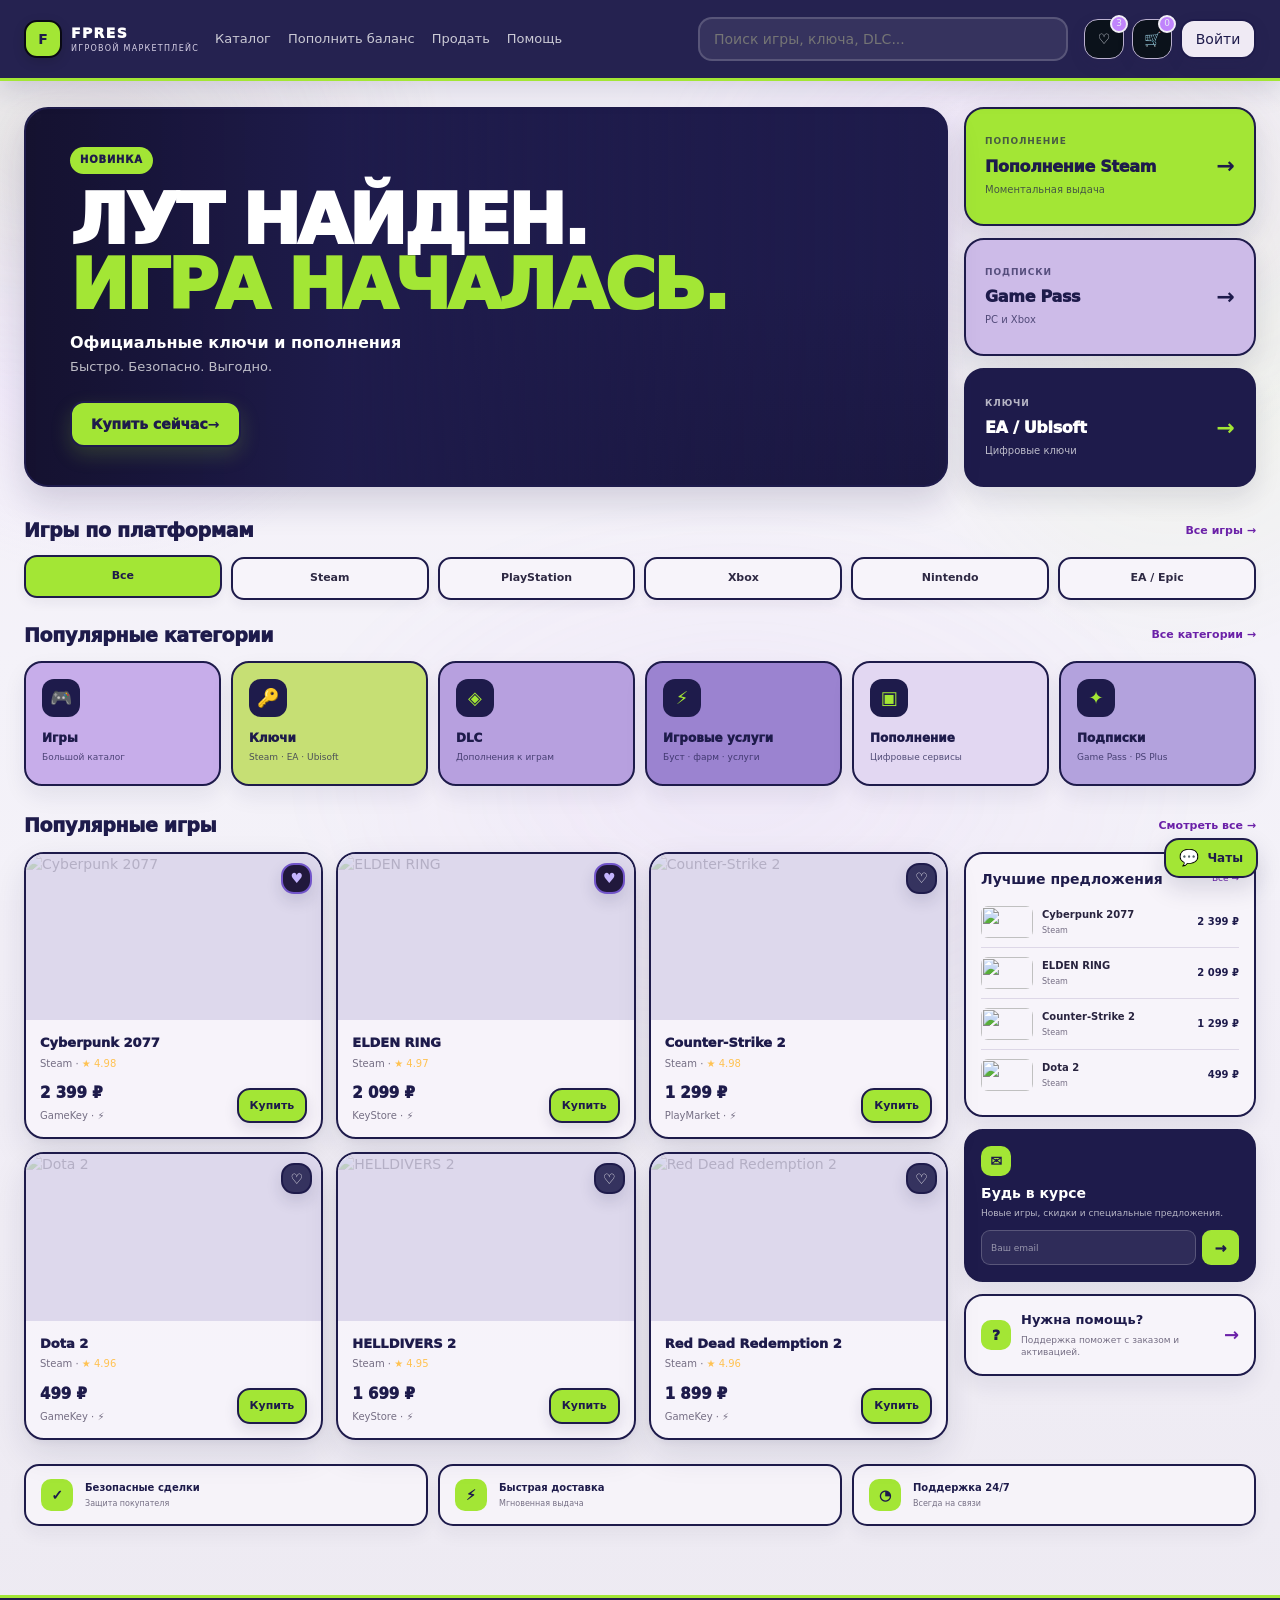
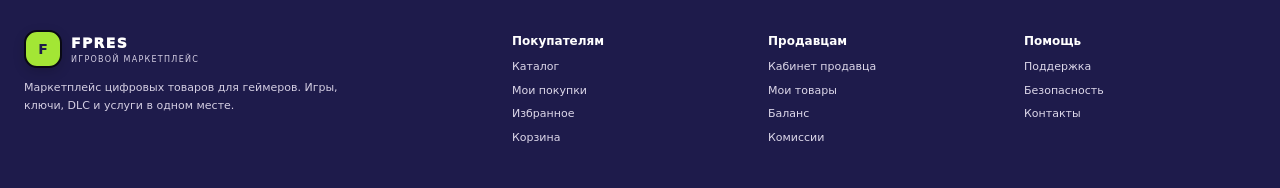
==== commit 70c1bd7b: "Refresh desktop polish assets" ====
--- a/index.html
+++ b/index.html
@@ -1 +1 @@
-<!doctype html><html lang="ru"><head><meta charset="utf-8"><meta name="viewport" content="width=device-width,initial-scale=1,viewport-fit=cover"><meta name="theme-color" content="#F2EFF7"><title>FPRES — Игровой маркетплейс</title><link rel="stylesheet" href="style.css?v=desktop-v2"><script src="data.js"></script><script src="app.js?v=desktop-v2" defer></script></head><body><main></main></body></html>+<!doctype html><html lang="ru"><head><meta charset="utf-8"><meta name="viewport" content="width=device-width,initial-scale=1,viewport-fit=cover"><meta name="theme-color" content="#F2EFF7"><title>FPRES — Игровой маркетплейс</title><link rel="stylesheet" href="style.css?v=desktop-v3"><script src="data.js"></script><script src="app.js?v=desktop-v3" defer></script></head><body><main></main></body></html>
--- a/style.css
+++ b/style.css
@@ -370,3 +370,26 @@
 .desktopTrust b{font-size:10px;color:#1E1B4B}.desktopTrust small{font-size:8px;color:#756E84}
 @media(max-width:1100px){.desktopHeroGrid{grid-template-columns:1fr}.desktopPromoStack{grid-template-columns:repeat(3,1fr);grid-template-rows:none}.desktopCategoryGrid{grid-template-columns:repeat(3,1fr)}.desktopPlatformRow{grid-template-columns:repeat(3,1fr)}.desktopContentGrid{grid-template-columns:1fr}.desktopRightRail{display:none}}
 @media(max-width:760px){.desktopHero{padding-top:15px}.desktopHeroCopy{padding:28px 23px;min-height:275px}.desktopHeroMain{min-height:275px;border-radius:20px}.desktopHeroTitle{font-size:42px}.desktopHeroImage{object-position:center}.desktopPromoStack{grid-template-columns:1fr;grid-template-rows:repeat(3,auto)}.desktopPromo{min-height:82px}.desktopPlatformRow{grid-template-columns:repeat(2,1fr)}.desktopCategoryGrid{grid-template-columns:repeat(2,1fr)}.desktopGameGrid{grid-template-columns:repeat(2,minmax(0,1fr));gap:10px}.desktopTrust{grid-template-columns:1fr}.desktopTrust>div{min-height:58px}}
+
+
+/* ===== FPRES DESKTOP POLISH ===== */
+@media(min-width:1181px){
+  .desktopHeroGrid{grid-template-columns:minmax(0,1fr) 292px}
+  .desktopHeroMain{min-height:350px}
+  .desktopHeroCopy{min-height:350px;padding-left:44px}
+  .desktopHeroTitle{font-size:70px}
+  .desktopGameGrid{grid-template-columns:repeat(3,minmax(0,1fr))}
+}
+.desktopHeroImage{filter:saturate(1.08) contrast(1.04)}
+.desktopHeroCopy .btn.primary{box-shadow:0 8px 20px rgba(163,230,53,.18)}
+.desktopPromo h3{letter-spacing:-.02em}
+.desktopOffer:hover{background:#F0EBF6;border-radius:9px}
+.desktopOffer strong{transition:transform .16s ease}
+.desktopOffer:hover strong{transform:translateX(-2px)}
+.desktopNewsForm input::placeholder{color:rgba(255,255,255,.5)}
+.desktopNewsForm input:focus{outline:2px solid #A3E635;outline-offset:1px}
+.desktopTrust>div{transition:transform .16s ease,box-shadow .16s ease}
+.desktopTrust>div:hover{transform:translateY(-2px);box-shadow:0 14px 25px rgba(30,27,75,.1)}
+@media(max-width:760px){
+  .desktopHeroTitle span,.desktopHeroTitle em{font-size:.94em}
+}
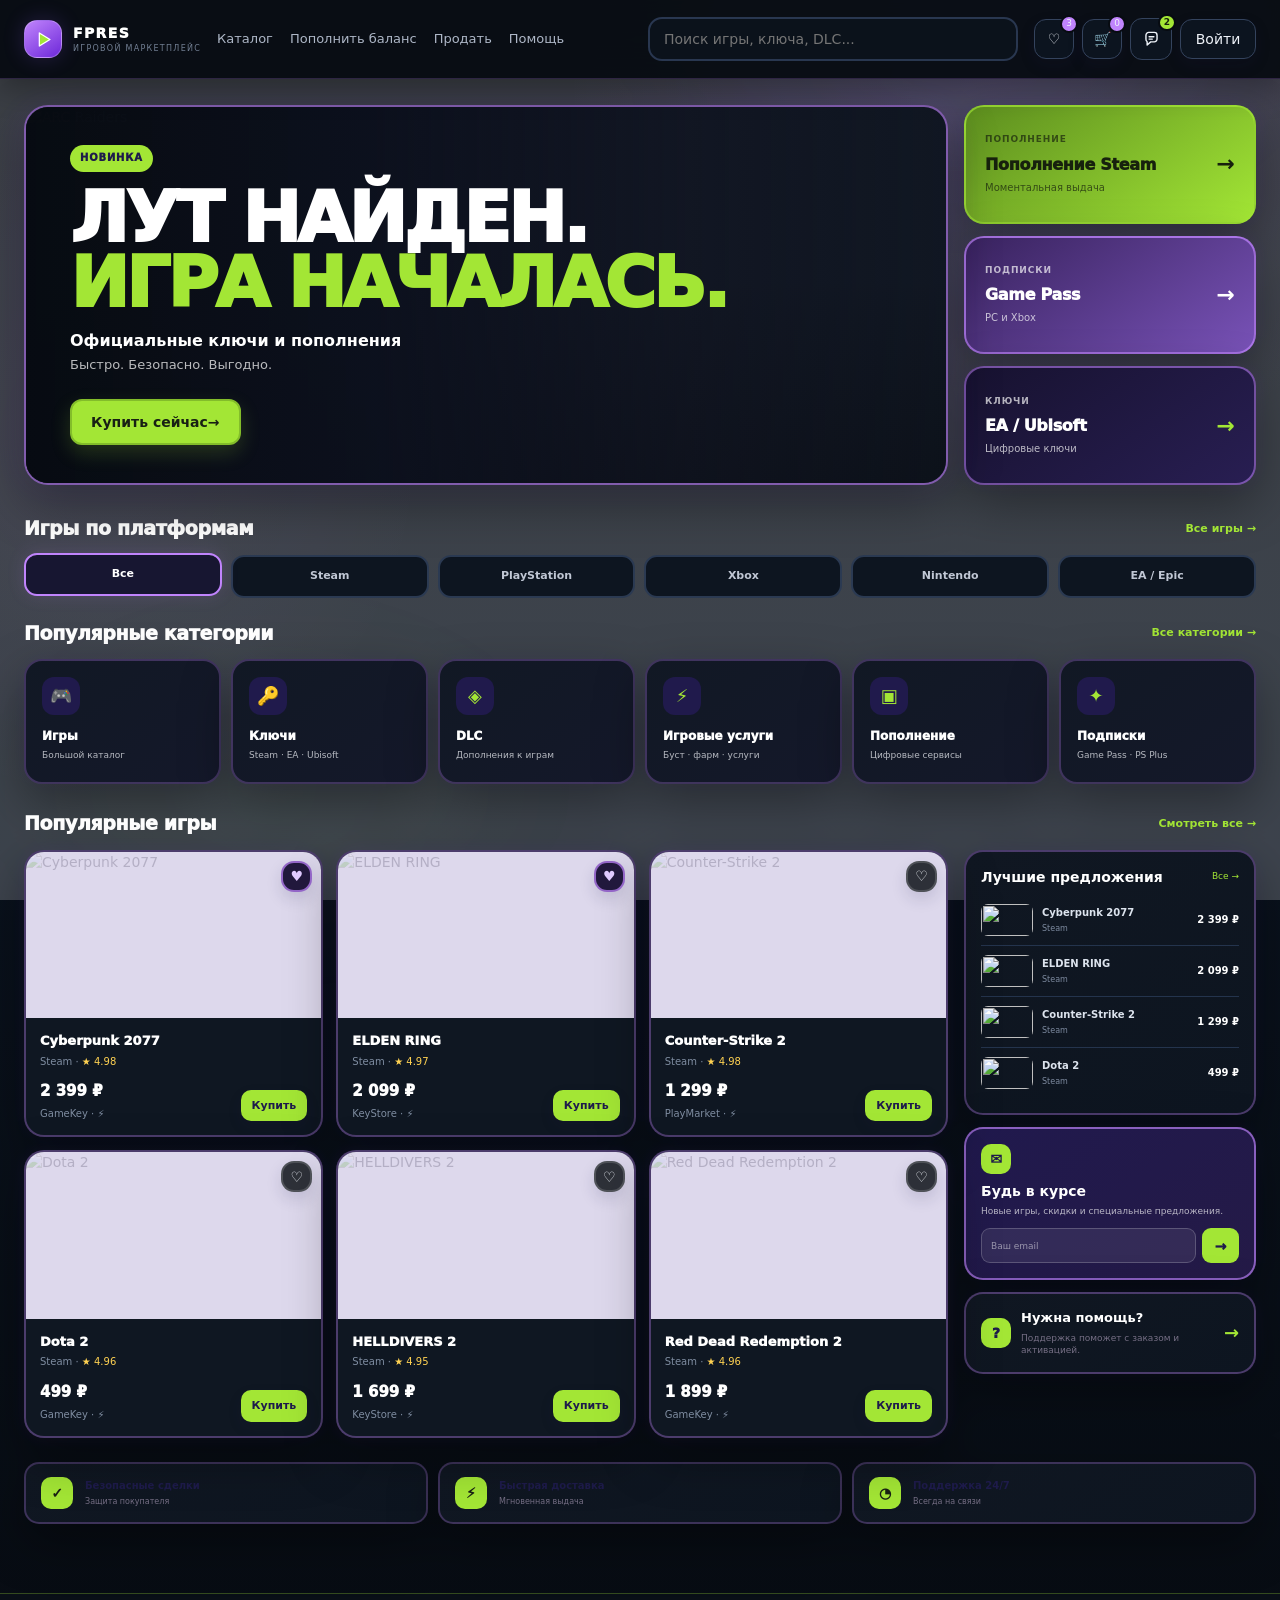
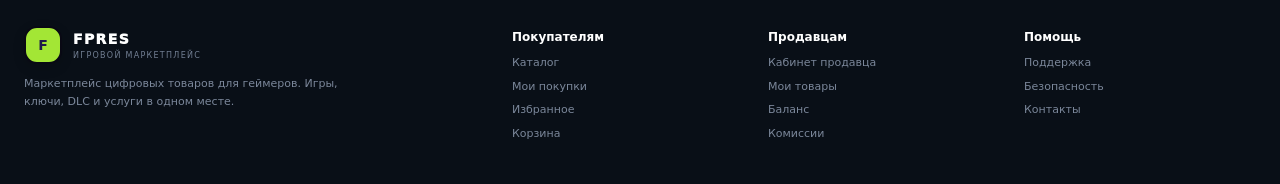
==== commit 9c4bdfc4: "Set FPRES dark theme color" ====
--- a/index.html
+++ b/index.html
@@ -1 +1 @@
-<!doctype html><html lang="ru"><head><meta charset="utf-8"><meta name="viewport" content="width=device-width,initial-scale=1,viewport-fit=cover"><meta name="theme-color" content="#F2EFF7"><title>FPRES — Игровой маркетплейс</title><link rel="stylesheet" href="style.css?v=desktop-v3"><script src="data.js"></script><script src="app.js?v=desktop-v3" defer></script></head><body><main></main></body></html>+<!doctype html><html lang="ru"><head><meta charset="utf-8"><meta name="viewport" content="width=device-width,initial-scale=1,viewport-fit=cover"><meta name="theme-color" content="#070B11"><title>FPRES — Игровой маркетплейс</title><link rel="stylesheet" href="style.css?v=desktop-v3"><script src="data.js"></script><script src="app.js?v=desktop-v3" defer></script></head><body><main></main></body></html>
--- a/style.css
+++ b/style.css
@@ -393,3 +393,108 @@
 @media(max-width:760px){
   .desktopHeroTitle span,.desktopHeroTitle em{font-size:.94em}
 }
+
+
+/* ===== FPRES APPROVED DARK NEON THEME ===== */
+:root{
+  --bg:#070B11;--panel:#0F1722;--panel2:#111925;--line:#25344B;--line2:#34445D;
+  --text:#F4F6FB;--muted:#8B97AA;--muted2:#6F7B90;--violet:#C084FC;--violet2:#8F5CFF;
+  --green:#A3E635;--orange:#FF9C4D;--shadow:0 18px 50px rgba(0,0,0,.36);
+  --neon:rgba(192,132,252,.72);--neon-soft:rgba(192,132,252,.22);
+}
+html,body{background:var(--bg);color:var(--text)}
+body{
+  background:
+    radial-gradient(48% 34% at 78% 4%,rgba(143,92,255,.15),transparent 70%),
+    radial-gradient(35% 28% at 8% 25%,rgba(192,132,252,.055),transparent 72%),
+    linear-gradient(180deg,#070B11 0%,#09111C 48%,#070B11 100%);
+  overflow-x:hidden;
+}
+body:before{content:"";position:fixed;inset:-18%;z-index:-2;pointer-events:none;background:
+  radial-gradient(30% 24% at 68% 18%,rgba(143,92,255,.08),transparent 70%),
+  radial-gradient(26% 24% at 30% 76%,rgba(163,230,53,.045),transparent 72%);filter:blur(42px)}
+.header{background:rgba(7,11,17,.94);border-bottom:1px solid rgba(192,132,252,.20);box-shadow:0 10px 30px rgba(0,0,0,.30)}
+.navlinks{color:#AEB7C7}.navlinks a:hover{color:#fff}
+.brand{gap:11px}.mark{border-radius:13px;overflow:hidden}
+.mark.playMark{background:linear-gradient(145deg,#C084FC,#6D28D9);border:1px solid rgba(255,255,255,.25);box-shadow:0 0 22px rgba(143,92,255,.20);display:grid;place-items:center}
+.playMark svg{width:25px;height:25px;display:block}
+.brand-name{color:#fff}.brand-sub{color:#727F93}
+.navsearch{max-width:370px}
+.search,.navsearch .search{background:#0B121B;border-color:#293750;color:#fff}
+.search:focus{border-color:#C084FC;box-shadow:0 0 0 3px rgba(192,132,252,.10)}
+.btn,.iconbtn,.sellerHeaderLink,.sideLogout{background:#0C141F;border:1px solid #34435D;color:#EEF2F8;border-radius:12px}
+.btn:hover,.iconbtn:hover,.sellerHeaderLink:hover,.sideLogout:hover{background:#141D2A;color:#fff}
+.btn.primary,.buyWide{background:var(--green);border-color:#83BD2A;color:#182014;font-weight:900;box-shadow:0 8px 22px rgba(163,230,53,.13)}
+.btn.primary:hover,.buyWide:hover{box-shadow:0 0 26px rgba(163,230,53,.23);filter:brightness(1.03)}
+.chatFloat{display:none!important}
+.headerChat{position:relative;width:42px;height:42px;display:inline-flex;align-items:center;justify-content:center;text-decoration:none;border:1px solid #34435D;background:#0C141F;color:#EEF2F8;border-radius:12px}
+.headerChat:hover{border-color:rgba(192,132,252,.75);box-shadow:0 0 18px rgba(192,132,252,.13);color:#fff}
+.headerChat svg{width:19px;height:19px;stroke:currentColor;fill:none;stroke-width:1.8;stroke-linecap:round;stroke-linejoin:round}
+.headerChat .chatBadge{position:absolute;top:-5px;right:-5px;min-width:17px;height:17px;padding:0 4px;display:grid;place-items:center;border-radius:999px;background:var(--green);color:#17210d;border:2px solid var(--bg);font-size:9px;font-weight:900}
+.cartBadge{background:var(--violet);border-color:var(--bg)}
+.heroBox,.mediaPanel,.detailPanel,.panel,.filters,.sideNav,.cartSummary,.cartItem,.profileHero,.dashboardHero,.chart,.listPanel,.table,.offer,.notice,.chatList,.chatBox,.faqCard,.infoCard,.orderHero,.sellerAuth,.sellerEntry,.stat,.metric{
+  background:linear-gradient(145deg,#101722,#0D1520 72%);border-color:rgba(192,132,252,.28);box-shadow:var(--shadow),0 0 22px rgba(143,92,255,.055)
+}
+.heroBox{border-color:rgba(192,132,252,.62);box-shadow:var(--shadow),0 0 34px rgba(143,92,255,.12)}
+.hero{padding-top:30px}.heroCopy{color:#fff}
+.hero h1,.pageTitle,.productTitle,.sectionHead h2,.panel h3,.detailPanel h3{color:#F4F6FB}
+.eyebrow{color:#98A4B5}.accent{color:var(--green)}.hero p{color:#AEB7C5}.heroSearch input{background:#0B121B;border-color:#293546;color:#fff}
+.heroSearch button{background:var(--violet2)}
+.platformChip,.filterPill{background:#0D1520;color:#B9C3D2;border-color:#2B3A52}
+.platformChip:hover,.platformChip.active,.filterPill:hover,.filterPill.active{background:#171631;color:#fff;border-color:var(--violet);box-shadow:0 0 18px rgba(192,132,252,.13)}
+.categories .cat,.category,.trustCard,.sellerCard{background:linear-gradient(145deg,#101722,#111A28 60%,#15172C);color:#F4F6FB;border-color:rgba(192,132,252,.25);box-shadow:var(--shadow),0 0 20px rgba(143,92,255,.06)}
+.categories .cat:hover,.category:hover,.trustCard:hover,.sellerCard:hover{border-color:rgba(192,132,252,.75);box-shadow:var(--shadow),0 0 28px rgba(143,92,255,.14);transform:translateY(-2px)}
+.catIcon,.category .catIcon{background:#201A4C;color:var(--violet);border:1px solid rgba(192,132,252,.22);box-shadow:0 0 18px rgba(143,92,255,.12)}
+.cat:nth-child(2) .catIcon,.categories .cat:nth-child(2) .catIcon{color:#FFD94F}
+.cat:nth-child(4) .catIcon,.categories .cat:nth-child(4) .catIcon{color:var(--green)}
+.cat:nth-child(5) .catIcon,.categories .cat:nth-child(5) .catIcon{color:var(--green)}
+.category em{color:var(--green)}
+.gameCard{background:#0F1722;border-color:rgba(192,132,252,.34);box-shadow:var(--shadow),0 0 18px rgba(143,92,255,.08)}
+.gameCard:hover{border-color:rgba(192,132,252,.90);box-shadow:var(--shadow),0 0 28px rgba(143,92,255,.18);transform:translateY(-3px)}
+.favGame{background:rgba(7,11,17,.82);border-color:rgba(255,255,255,.16);color:#EEF2F8}
+.favGame.active{color:#E0CAFF;border-color:rgba(192,132,252,.72);background:#21183C}
+.gameBuy,.miniBuy,.buyWide{background:var(--green);color:#1E1B4B;border:0;border-radius:10px;font-weight:900}
+.gameBuy:hover,.miniBuy:hover{filter:brightness(1.03);box-shadow:0 0 18px rgba(163,230,53,.16)}
+.gameTitle,.gamePrice{color:#fff}
+.gameMeta,.resultCount,.productMeta,.breadcrumbs,.sellerCard span,.cartInfo span,.summaryRow,.faqCard p,.infoCard p,.dashMain p,.metric label,.stat small{color:#7F8DA1}
+.rating{color:#FFD252}
+.deal{background:#0F1722;border-color:rgba(192,132,252,.36);box-shadow:var(--shadow),0 0 20px rgba(143,92,255,.07)}
+.dealOverlay{background:linear-gradient(90deg,rgba(6,9,13,.94),rgba(6,9,13,.18) 78%)}
+.tag{background:rgba(192,132,252,.15);color:#D6C1FF}
+.sellerCard .avatar,.profileAvatar{background:linear-gradient(145deg,#2A2055,#17132F);color:#D6C1FF;border-color:rgba(192,132,252,.28)}
+.online,.status{color:var(--green)!important}
+.spec,.miniBox,.tableRow.head{background:#0D1622;border-color:#263650}
+.field,.select,.priceRow input,.chatComposer input{background:#0B121B;color:#fff;border-color:#293750}
+.field:focus,.select:focus,.priceRow input:focus,.chatComposer input:focus{border-color:var(--violet);outline:none;box-shadow:0 0 0 3px rgba(192,132,252,.08)}
+.chatThread.active,.chatThread:hover{background:#171631;color:#fff}
+.bubble{background:#111C2B;color:#DCE3ED;border-color:#253650}.bubble.me{background:#25194A;color:#E8DFFF;border-color:#6748AD}
+.modalBack{background:rgba(3,7,12,.70)}.modal{background:#0F1722;color:#F4F6FB;border-color:rgba(192,132,252,.48)}
+.footer{background:#090F17;border-top:1px solid rgba(163,230,53,.28);color:#7B879A}
+.footer .brand-name,.footer b{color:#fff}.footer .brand-sub{color:#727F93}.footer p,.footer a{color:#7B879A}.footer a:hover{color:var(--green)}
+.desktopHeroMain{background:#101722;border-color:rgba(192,132,252,.64);box-shadow:var(--shadow),0 0 34px rgba(143,92,255,.12)}
+.desktopHeroMain:after{background:linear-gradient(90deg,rgba(7,11,17,.98) 0%,rgba(12,16,29,.91) 38%,rgba(20,20,36,.32) 72%,rgba(20,20,36,.06) 100%),linear-gradient(0deg,rgba(6,9,13,.42),transparent 55%)}
+.desktopPromo{border-color:rgba(192,132,252,.45);box-shadow:var(--shadow),0 0 20px rgba(143,92,255,.08)}
+.promoSteam{background:linear-gradient(145deg,#5D8E1F,#A3E635);color:#17210D;border-color:rgba(163,230,53,.72)}
+.promoPass{background:linear-gradient(145deg,#39235F,#7852B7);color:#fff;border-color:rgba(192,132,252,.72)}
+.promoKeys{background:linear-gradient(145deg,#171230,#281E52);color:#fff;border-color:rgba(192,132,252,.54)}
+.desktopSectionHead h2,.desktopRailHead h3,.desktopOffer strong,.desktopHelp h3,.desktopCategory b{color:#fff}
+.desktopSectionHead a,.desktopRailHead a,.desktopHelp>b{color:var(--green)}
+.desktopPlatform{background:#0D1520;color:#C0C7D4;border-color:#2B3A52;box-shadow:none}
+.desktopPlatform:hover,.desktopPlatform.active{background:#171631;color:#fff;border-color:var(--violet);box-shadow:0 0 18px rgba(192,132,252,.13)}
+.desktopCategory{color:#F4F6FB;border-color:rgba(192,132,252,.26);box-shadow:var(--shadow),0 0 18px rgba(143,92,255,.05)}
+.desktopCategory:hover{border-color:rgba(192,132,252,.78);box-shadow:var(--shadow),0 0 26px rgba(143,92,255,.13)}
+.desktopCatIcon{background:#201A4C;color:var(--green)}
+.catTone1,.catTone2,.catTone3,.catTone4,.catTone5,.catTone6{background:linear-gradient(145deg,#111824,#14182A)!important}
+.desktopRailCard{background:linear-gradient(145deg,#101722,#0D1520);color:#F4F6FB;border-color:rgba(192,132,252,.34);box-shadow:var(--shadow),0 0 20px rgba(143,92,255,.06)}
+.desktopOffer{border-color:#24344D;color:#DCE3ED}.desktopOffer small{color:#7E8BA0}.desktopOffer:hover{background:#151B2B}
+.desktopNewsletter{background:linear-gradient(145deg,#20194D,#241A47);border-color:rgba(192,132,252,.66)}
+.desktopHelp{background:linear-gradient(145deg,#101722,#0D1520)}
+.desktopTrust>div{background:linear-gradient(145deg,#101722,#0D1520);color:#F4F6FB;border-color:rgba(192,132,252,.26);box-shadow:var(--shadow)}
+.desktopTrust span{background:var(--green);color:#182014}
+.cartSummary{background:linear-gradient(145deg,#101722,#0D1520)}.summaryRow.total{border-color:#263650;color:#fff}
+.toast{background:#101824;border-color:#34445D}.empty{color:#F4F6FB}
+@media(max-width:760px){
+  .actions{gap:6px}.headerChat{width:40px;height:40px}.login{min-width:120px}
+  .heroMain{border-radius:19px}.desktopHeroMain{border-radius:20px}
+}
+
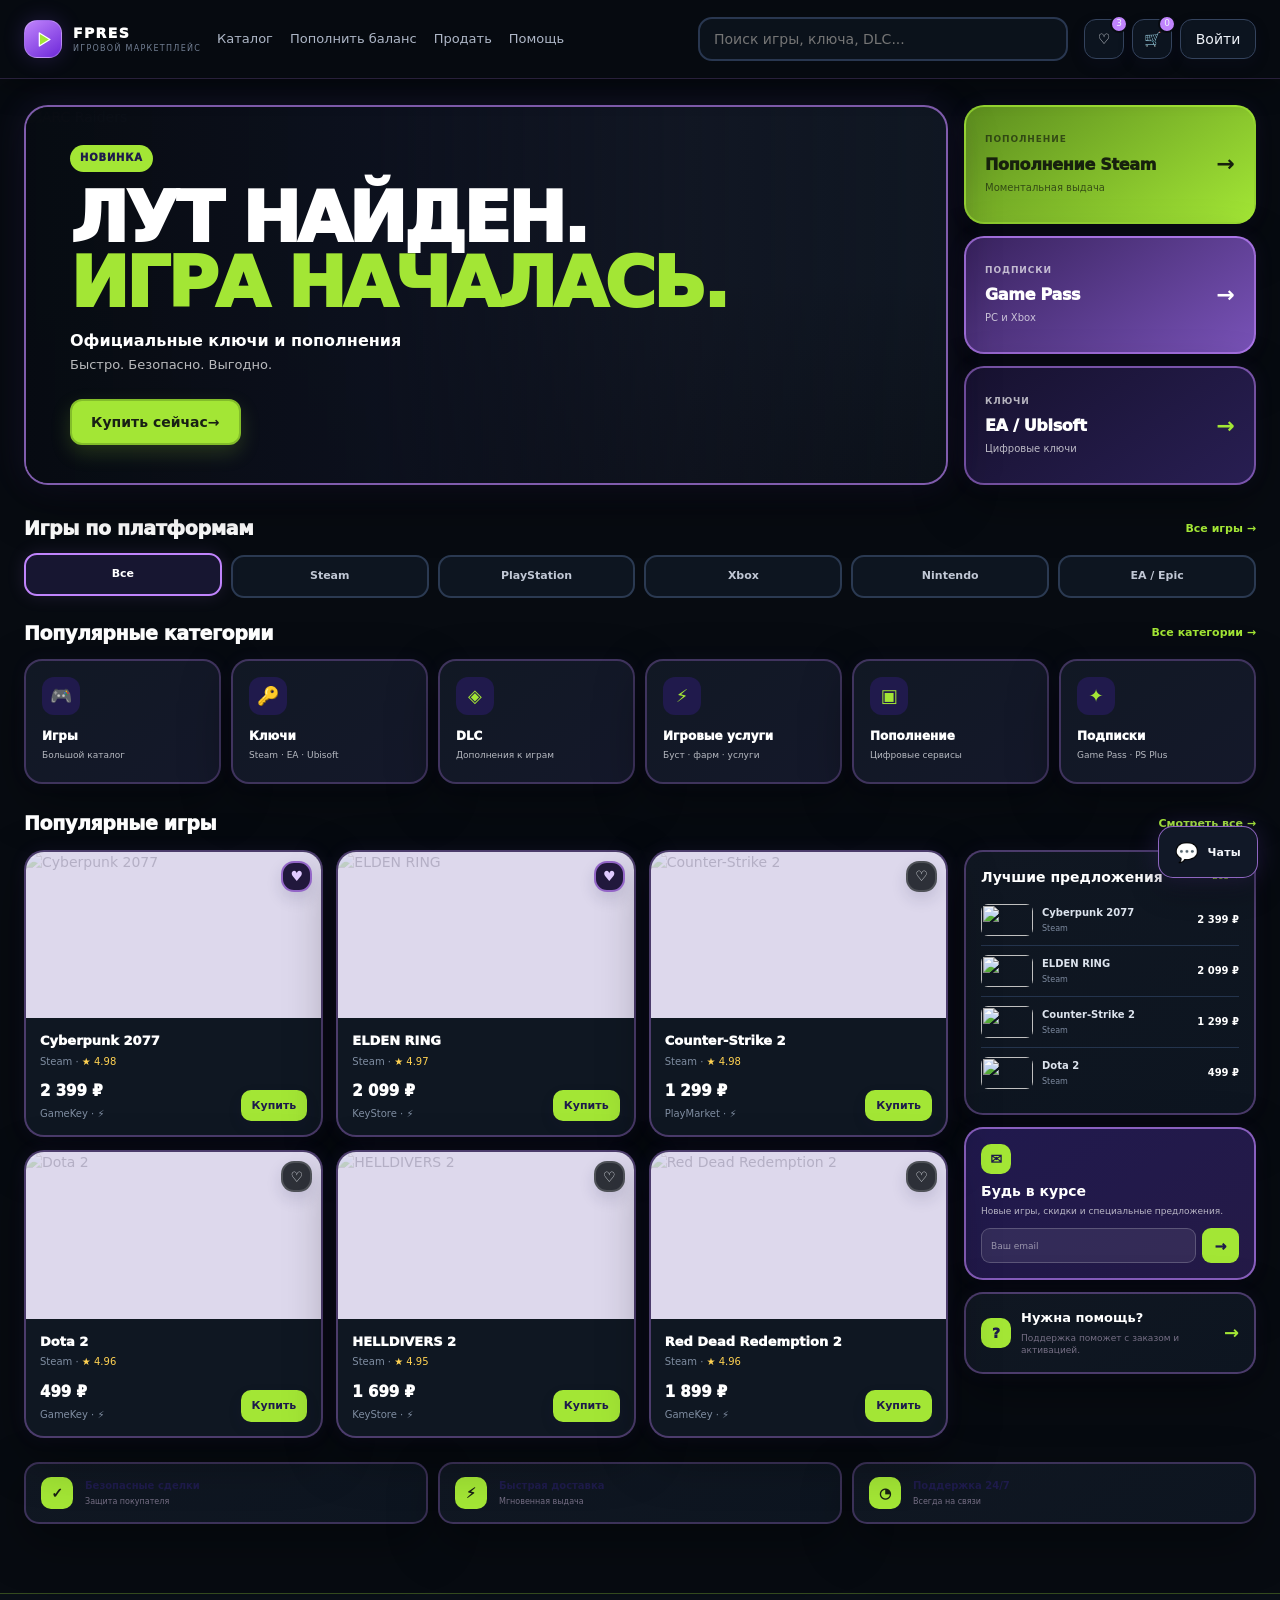
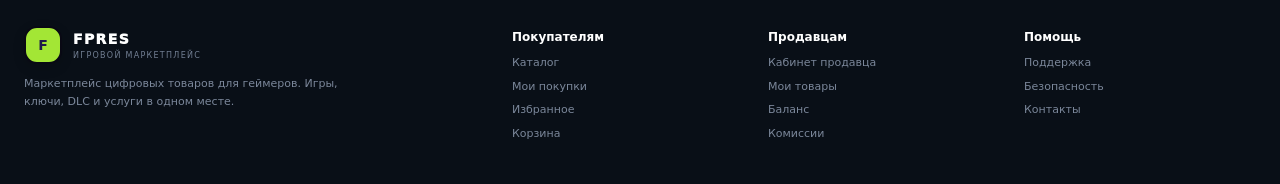
==== commit fa717fd3: "Refresh FPRES dark theme assets" ====
--- a/index.html
+++ b/index.html
@@ -1 +1 @@
-<!doctype html><html lang="ru"><head><meta charset="utf-8"><meta name="viewport" content="width=device-width,initial-scale=1,viewport-fit=cover"><meta name="theme-color" content="#070B11"><title>FPRES — Игровой маркетплейс</title><link rel="stylesheet" href="style.css?v=desktop-v3"><script src="data.js"></script><script src="app.js?v=desktop-v3" defer></script></head><body><main></main></body></html>+<!doctype html><html lang="ru"><head><meta charset="utf-8"><meta name="viewport" content="width=device-width,initial-scale=1,viewport-fit=cover"><meta name="theme-color" content="#070B11"><title>FPRES — Игровой маркетплейс</title><link rel="stylesheet" href="style.css?v=dark-v4"><script src="data.js"></script><script src="app.js?v=dark-v4" defer></script></head><body><main></main></body></html>
--- a/style.css
+++ b/style.css
@@ -498,3 +498,52 @@
   .heroMain{border-radius:19px}.desktopHeroMain{border-radius:20px}
 }
 
+
+/* ===== FPRES BACKGROUND / FLOATING CHAT FINAL FIX ===== */
+html,body{min-height:100%;background:#070B11!important}
+body{
+  background:#070B11!important;
+  color:#F4F6FB!important;
+  overflow-x:hidden;
+}
+body:before,body:after{content:none!important}
+.header{background:rgba(7,11,17,.97)!important;border-bottom:1px solid rgba(192,132,252,.18)!important;box-shadow:0 8px 28px rgba(0,0,0,.32)!important}
+.hero,.page,.desktopHome{background:transparent!important}
+.desktopHero{background:transparent!important}
+.desktopSection,.desktopGamesSection,.desktopTrust{background:transparent!important}
+.section{background:transparent!important}
+.desktopHeroMain{background:#0F1722!important}
+.gameGrid,.desktopGameGrid,.desktopCategoryGrid,.desktopPlatformRow,.desktopTrust{background:transparent!important}
+
+/* The approved chat control lives separately on the right side of the screen. */
+.chatFloat{
+  display:flex!important;
+  position:fixed!important;
+  right:22px!important;
+  bottom:22px!important;
+  z-index:80!important;
+  min-width:52px!important;
+  height:52px!important;
+  padding:0 16px!important;
+  align-items:center!important;
+  justify-content:center!important;
+  gap:8px!important;
+  text-decoration:none!important;
+  border:1px solid rgba(192,132,252,.72)!important;
+  border-radius:15px!important;
+  background:#111827!important;
+  color:#F4F6FB!important;
+  box-shadow:0 0 24px rgba(143,92,255,.18),0 12px 28px rgba(0,0,0,.35)!important;
+  transition:transform .16s ease,box-shadow .16s ease,border-color .16s ease!important;
+}
+.chatFloat:hover{
+  transform:translateY(-2px)!important;
+  border-color:#C084FC!important;
+  box-shadow:0 0 30px rgba(143,92,255,.30),0 16px 32px rgba(0,0,0,.38)!important;
+}
+.chatFloatIcon{font-size:19px;line-height:1}
+.chatFloatText{font-size:11px;font-weight:900;letter-spacing:.02em}
+@media(max-width:760px){
+  .chatFloat{right:14px!important;bottom:14px!important;width:50px!important;min-width:50px!important;height:50px!important;padding:0!important}
+  .chatFloatText{display:none}
+}
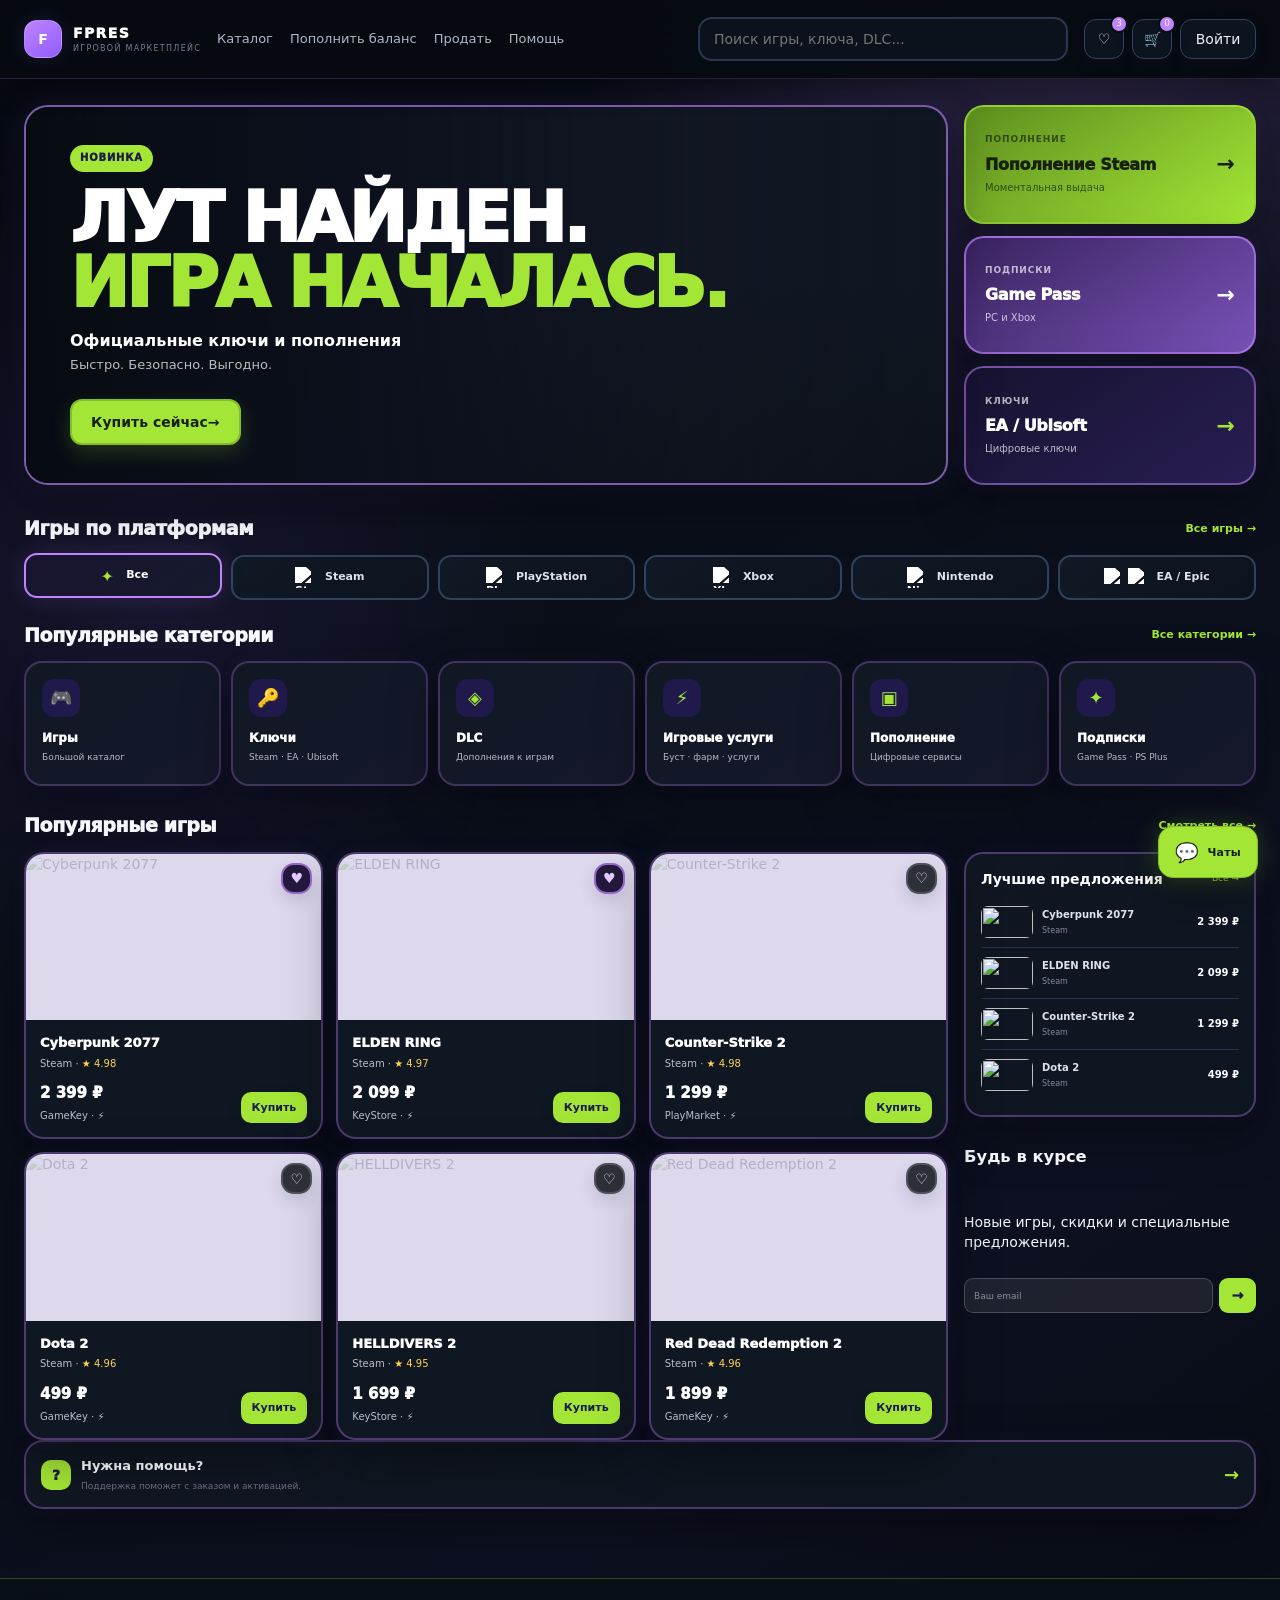
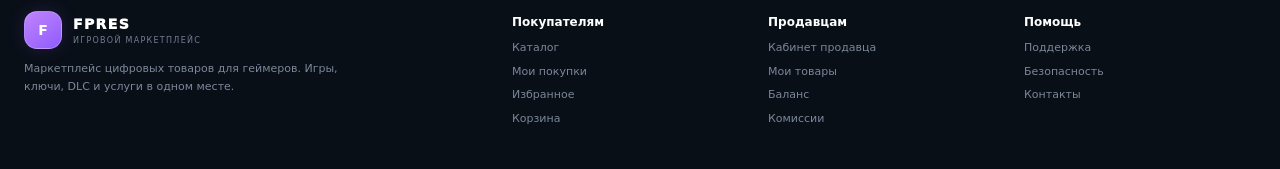
==== commit 22fcec2f: "Refresh dark theme cache" ====
--- a/index.html
+++ b/index.html
@@ -1 +1 @@
-<!doctype html><html lang="ru"><head><meta charset="utf-8"><meta name="viewport" content="width=device-width,initial-scale=1,viewport-fit=cover"><meta name="theme-color" content="#070B11"><title>FPRES — Игровой маркетплейс</title><link rel="stylesheet" href="style.css?v=dark-v4"><script src="data.js"></script><script src="app.js?v=dark-v4" defer></script></head><body><main></main></body></html>+<!doctype html><html lang="ru"><head><meta charset="utf-8"><meta name="viewport" content="width=device-width,initial-scale=1,viewport-fit=cover"><meta name="theme-color" content="#070B11"><title>FPRES — Игровой маркетплейс</title><link rel="stylesheet" href="style.css?v=dark-v5"><script src="data.js"></script><script src="app.js?v=dark-v5" defer></script></head><body><main></main></body></html>
--- a/style.css
+++ b/style.css
@@ -547,3 +547,111 @@
   .chatFloat{right:14px!important;bottom:14px!important;width:50px!important;min-width:50px!important;height:50px!important;padding:0!important}
   .chatFloatText{display:none}
 }
+
+/* ===== FPRES DARK GRADIENT + PLATFORM ICONS FINAL ===== */
+html,body{background:#070B11!important}
+body{
+  min-height:100%;
+  background:
+    radial-gradient(55% 42% at 78% 2%,rgba(143,92,255,.20),transparent 70%),
+    radial-gradient(42% 34% at 10% 38%,rgba(192,132,252,.08),transparent 70%),
+    linear-gradient(145deg,#05080D 0%,#080F18 42%,#0D1021 74%,#070B11 100%)!important;
+}
+body:before,body:after{content:none!important}
+.desktopPlatform,.platformChip{
+  display:inline-flex;align-items:center;justify-content:center;gap:9px;
+}
+.desktopPlatform .platformIcon,.platformChip .platformIcon{
+  width:19px;height:19px;display:block;stroke:currentColor;fill:none;
+  stroke-width:1.7;stroke-linecap:round;stroke-linejoin:round;flex:0 0 auto;
+}
+.desktopPlatform .platformWordIcon,.platformChip .platformWordIcon{
+  display:inline-flex;align-items:center;justify-content:center;
+  min-width:28px;height:19px;padding:0 3px;border:1px solid currentColor;border-radius:5px;
+  font-size:8px;font-weight:950;letter-spacing:-.02em;line-height:1;
+}
+.platformIconBox{display:inline-flex}
+.desktopPlatform.active .platformIcon,.desktopPlatform:hover .platformIcon,
+.platformChip.active .platformIcon,.platformChip:hover .platformIcon{color:currentColor}
+.desktopCategoryGrid,.desktopGamesSection,.desktopContentGrid,.desktopSection{background:transparent!important}
+.desktopTrust{display:none!important}
+.desktopNewsletter{display:none!important}
+@media(max-width:760px){
+  .desktopPlatform .platformIcon,.platformChip .platformIcon{width:18px;height:18px}
+}
+
+/* ===== FPRES READABILITY + SIMPLE F LOGO ===== */
+.mark{background:linear-gradient(145deg,#C084FC,#8F5CFF)!important;color:#fff!important;border:1px solid rgba(255,255,255,.22)!important;box-shadow:0 0 18px rgba(143,92,255,.16)!important}
+.mark.playMark{background:linear-gradient(145deg,#C084FC,#8F5CFF)!important}
+.profileHero h2,.profileHero p,.stat,.stat strong,.panel h3,.panel p,.sideNav a,
+.pageTitle,.breadcrumbs,.accountLayout section,.sellerEntry,.sellerEntry *,.chatList,.chatThread,
+.chatThread b,.chatThread span,.chatBox,.bubble,.chatComposer input,.chatComposer .btn,
+.desktopSectionHead h2,.desktopCategory b,.desktopCategory small,.desktopOffer b,.desktopOffer small{
+  text-shadow:none!important;
+}
+.pageTitle,.profileHero h2,.stat strong,.panel h3,.chatBox h1,.chatThread b{color:#F4F6FB!important}
+.profileHero p,.panel p,.chatThread span,.gameMeta,.resultCount,.productMeta,.breadcrumbs,
+.stat small,.sellerCard span,.cartInfo span,.summaryRow,.faqCard p,.infoCard p,
+.dashMain p,.metric label,.barLabel,.fieldBlock label{color:#93A0B4!important}
+.sideNav{background:linear-gradient(145deg,#0D1622,#0B121B)!important}
+.sideNav a{color:#B9C3D2!important}
+.sideNav a.active,.sideNav a:hover{background:#1A1730!important;color:#fff!important}
+.chatList,.chatBox{background:linear-gradient(145deg,#0D1622,#0B121B)!important}
+.chatThread{border-color:#27364D!important}
+.chatThread.active,.chatThread:hover{background:#171631!important}
+.chatThread b{color:#F4F6FB!important}
+.chatThread span{color:#93A0B4!important}
+.bubble{background:#121D2C!important;color:#E5EAF2!important;border-color:#2A3B54!important}
+.bubble.me{background:#25194A!important;color:#F0E8FF!important;border-color:#6748AD!important}
+.chatComposer input{color:#F4F6FB!important}
+.chatComposer input::placeholder{color:#728098!important}
+.stat{background:linear-gradient(145deg,#101722,#0D1520)!important}
+.stat small{color:#8E9AAF!important}
+.stat strong{color:#F4F6FB!important}
+.accountLayout .panel{background:linear-gradient(145deg,#101722,#0D1520)!important}
+
+
+/* ===== FPRES READABILITY + SIMPLE F LOGO FINAL ===== */
+.mark{background:linear-gradient(145deg,#C084FC,#8F5CFF)!important;color:#fff!important;border:1px solid rgba(255,255,255,.22)!important;box-shadow:0 0 18px rgba(143,92,255,.16)!important}
+.profileHero h2,.profileHero p,.stat,.stat strong,.panel h3,.panel p,.sideNav a,
+.pageTitle,.breadcrumbs,.accountLayout section,.chatList,.chatThread,
+.chatThread b,.chatThread span,.chatBox,.bubble,.chatComposer input,.chatComposer .btn{
+  text-shadow:none!important;
+}
+.pageTitle,.profileHero h2,.stat strong,.panel h3{color:#F4F6FB!important}
+.profileHero p,.panel p,.chatThread span,.breadcrumbs,.stat small,.fieldBlock label{
+  color:#93A0B4!important
+}
+.sideNav{background:linear-gradient(145deg,#0D1622,#0B121B)!important}
+.sideNav a{color:#B9C3D2!important}
+.sideNav a.active,.sideNav a:hover{background:#1A1730!important;color:#fff!important}
+.chatList,.chatBox{background:linear-gradient(145deg,#0D1622,#0B121B)!important}
+.chatThread{border-color:#27364D!important}
+.chatThread.active,.chatThread:hover{background:#171631!important}
+.chatThread b{color:#F4F6FB!important}
+.chatThread span{color:#93A0B4!important}
+.bubble{background:#121D2C!important;color:#E5EAF2!important;border-color:#2A3B54!important}
+.bubble.me{background:#25194A!important;color:#F0E8FF!important;border-color:#6748AD!important}
+.chatComposer input{color:#F4F6FB!important}
+.chatComposer input::placeholder{color:#728098!important}
+.stat{background:linear-gradient(145deg,#101722,#0D1520)!important}
+.stat small{color:#8E9AAF!important}
+.stat strong{color:#F4F6FB!important}
+.accountLayout .panel{background:linear-gradient(145deg,#101722,#0D1520)!important}
+
+/* ===== REAL BRAND LOGOS + READABLE DARK GRADIENT FINAL ===== */
+html,body{background:#070B11!important;color:#F4F6FB!important}
+body{background:radial-gradient(54% 40% at 84% 0%,rgba(192,132,252,.20),transparent 72%),radial-gradient(42% 34% at 12% 34%,rgba(143,92,255,.10),transparent 74%),linear-gradient(145deg,#070B11 0%,#0A0F1A 43%,#0D1020 73%,#070B11 100%)!important}
+body:before,body:after{content:none!important}
+.page,.section,.desktopHome,.desktopSection,.desktopGamesSection,.desktopContentGrid,.desktopCategoryGrid{background:transparent!important}
+.pageTitle,.sectionHead h2,.desktopSectionHead h2,.profileHero h2,.panel h3,.chatBox h1{color:#F8FAFF!important}
+.breadcrumbs,.gameMeta,.resultCount,.productMeta,.panel p,.profileHero p,.stat small,.chatThread span,.faqCard p,.infoCard p,.dashMain p,.metric label,.fieldBlock label{color:#B5C0D0!important}
+.sideNav a,.chatThread b{color:#E2E8F0!important}
+.chatThread.active b,.chatThread:hover b{color:#fff!important}
+.desktopPlatform,.platformChip{display:inline-flex!important;align-items:center!important;justify-content:center!important;gap:9px!important;color:#DCE3ED!important;background:linear-gradient(145deg,#101925,#0C131E)!important;border-color:#30425B!important}
+.desktopPlatform:hover,.desktopPlatform.active,.platformChip:hover,.platformChip.active{color:#fff!important;background:linear-gradient(145deg,#191431,#151A2B)!important;border-color:#C084FC!important;box-shadow:0 0 22px rgba(192,132,252,.16)!important}
+.brandPlatformIcon{width:21px!important;height:21px!important;display:block!important;object-fit:contain!important;filter:brightness(0) invert(1)!important;flex:0 0 auto!important}
+.platformBrands{display:inline-flex!important;align-items:center!important;gap:5px!important}.platformBrands img{width:19px!important;height:19px!important;display:block!important;filter:brightness(0) invert(1)!important}
+.allPlatformIcon{width:20px;height:20px;display:inline-grid;place-items:center;color:#C084FC;font-size:16px;font-weight:900;flex:0 0 auto}.desktopPlatform.active .allPlatformIcon,.desktopPlatform:hover .allPlatformIcon,.platformChip.active .allPlatformIcon,.platformChip:hover .allPlatformIcon{color:#A3E635}
+.chatFloat{background:#A3E635!important;color:#182014!important;border-color:#83BD2A!important;box-shadow:0 0 24px rgba(163,230,53,.24),0 12px 30px rgba(0,0,0,.36)!important}.chatFloat:hover{background:#B7F24B!important;color:#182014!important;border-color:#A3E635!important;box-shadow:0 0 30px rgba(163,230,53,.34),0 14px 34px rgba(0,0,0,.38)!important}
+.chatFloatIcon{filter:none!important}
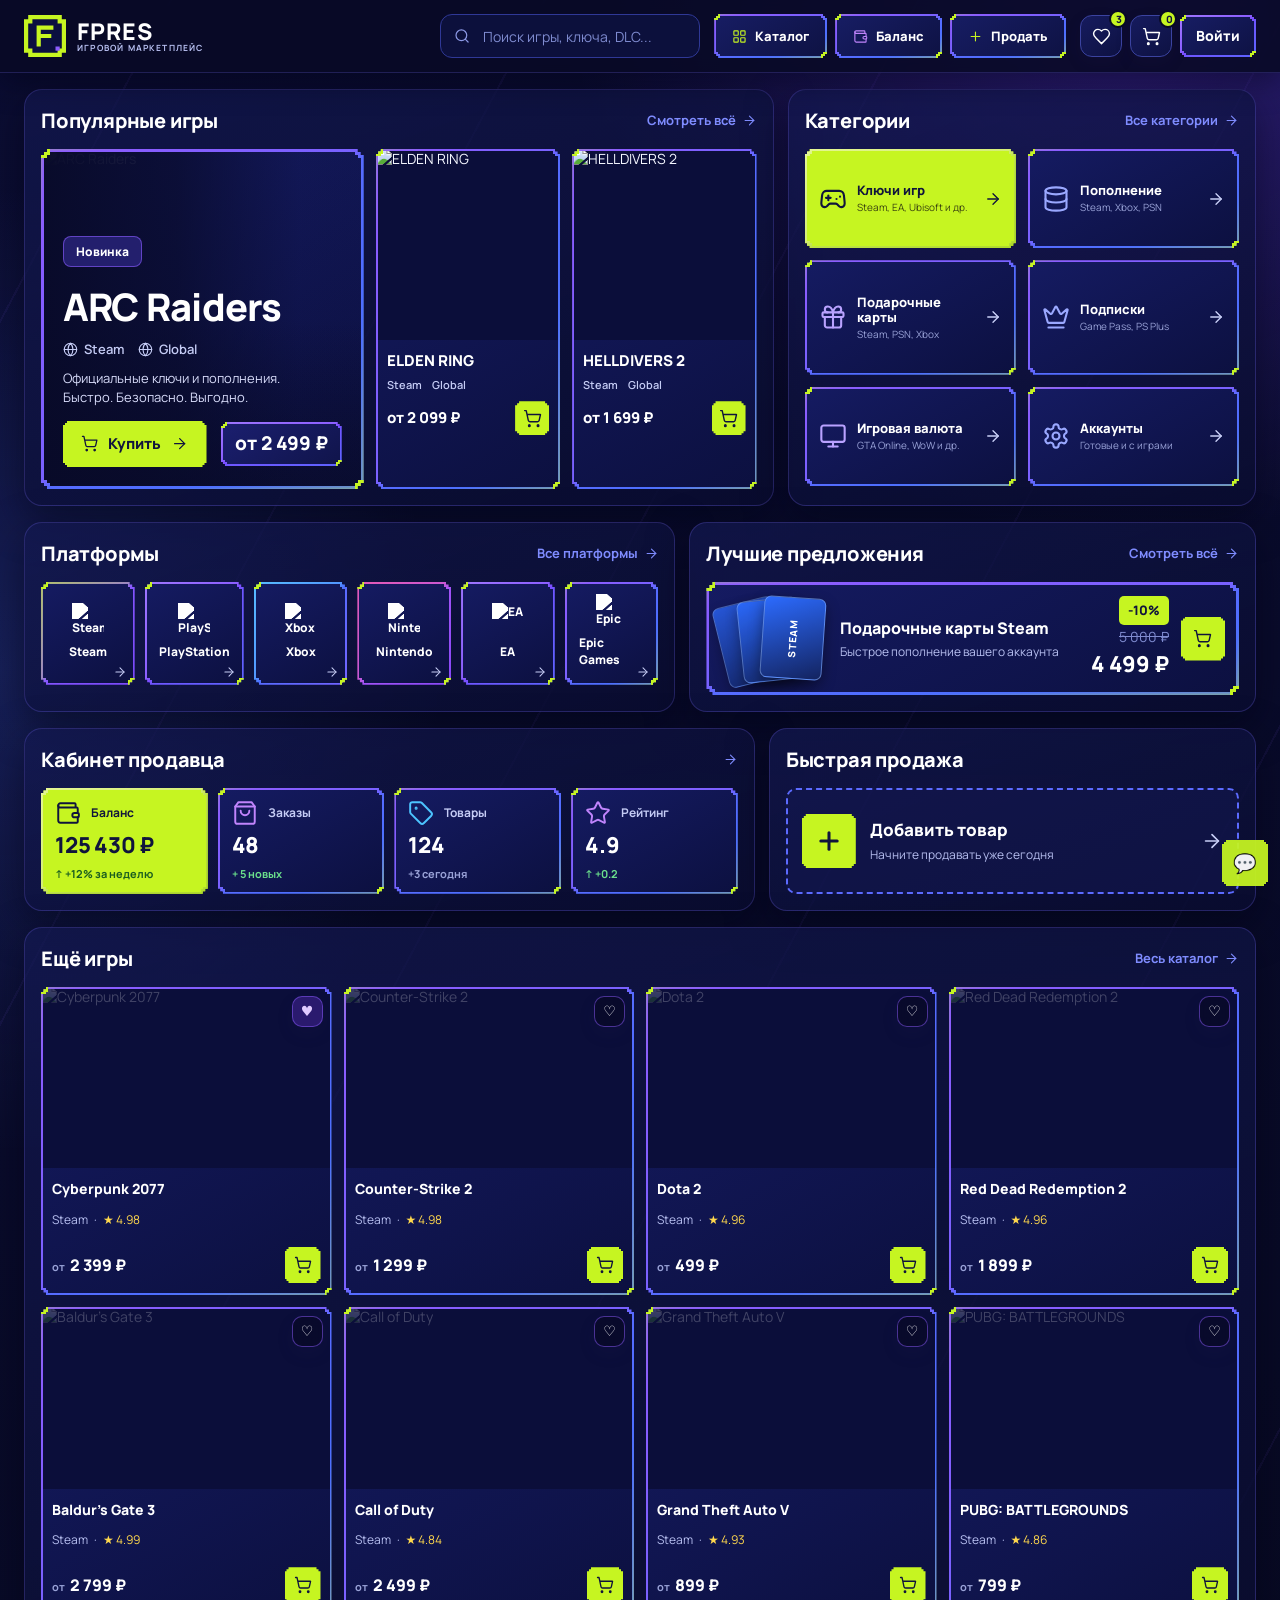
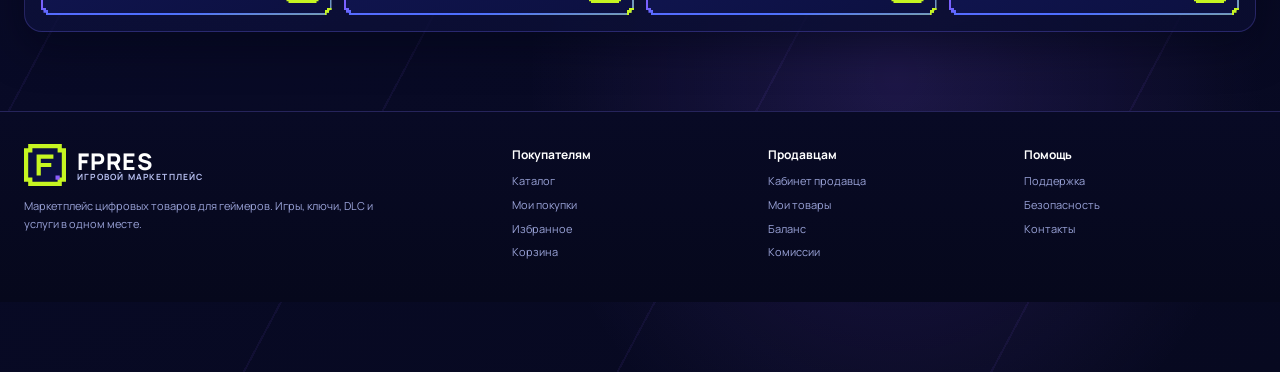
==== commit 9ff6123b: "Import FPRES Pixel Neon v8 files" ====
--- a/index.html
+++ b/index.html
@@ -1 +1 @@
-<!doctype html><html lang="ru"><head><meta charset="utf-8"><meta name="viewport" content="width=device-width,initial-scale=1,viewport-fit=cover"><meta name="theme-color" content="#070B11"><title>FPRES — Игровой маркетплейс</title><link rel="stylesheet" href="style.css?v=dark-v5"><script src="data.js"></script><script src="app.js?v=dark-v5" defer></script></head><body><main></main></body></html>+<!doctype html><html lang="ru"><head><meta charset="utf-8"><meta name="viewport" content="width=device-width,initial-scale=1,viewport-fit=cover"><meta name="theme-color" content="#070B11"><title>FPRES — Игровой маркетплейс</title><link rel="stylesheet" href="style.css?v=pixel-v8c"><script src="data.js"></script><script src="app.js?v=pixel-v8c" defer></script><link rel="preconnect" href="https://fonts.googleapis.com"><link rel="preconnect" href="https://fonts.gstatic.com" crossorigin><link href="https://fonts.googleapis.com/css2?family=Manrope:wght@500;700;800&family=Press+Start+2P&display=swap" rel="stylesheet"></head><body><main></main></body></html>
--- a/style.css
+++ b/style.css
@@ -655,3 +655,346 @@
 .allPlatformIcon{width:20px;height:20px;display:inline-grid;place-items:center;color:#C084FC;font-size:16px;font-weight:900;flex:0 0 auto}.desktopPlatform.active .allPlatformIcon,.desktopPlatform:hover .allPlatformIcon,.platformChip.active .allPlatformIcon,.platformChip:hover .allPlatformIcon{color:#A3E635}
 .chatFloat{background:#A3E635!important;color:#182014!important;border-color:#83BD2A!important;box-shadow:0 0 24px rgba(163,230,53,.24),0 12px 30px rgba(0,0,0,.36)!important}.chatFloat:hover{background:#B7F24B!important;color:#182014!important;border-color:#A3E635!important;box-shadow:0 0 30px rgba(163,230,53,.34),0 14px 34px rgba(0,0,0,.38)!important}
 .chatFloatIcon{filter:none!important}
+
+/* ===== FPRES VISUAL CLEANUP V6 (readability, lighter borders, compact mobile header) ===== */
+
+/* 1. Читаемость: тёмный текст из старой светлой темы больше не попадает на тёмные карточки */
+.offer,.spec,.cartItem,.cartSummary,.stat,.profileHero,.panel,.detailPanel,.mediaPanel,.gameCard,.deal,.sellerCard,.filters,.faqCard,.infoCard,.orderHero,.notice{color:#E8EDF5!important}
+.bigPrice{color:#fff!important;font-size:30px;letter-spacing:-.02em}
+.spec small,.offer span{color:#98A5B8!important}
+.spec b,.offer b{color:#F4F6FB!important}
+.offer b{font-size:13px}
+.offer>div:nth-child(2) b{color:var(--green,#A3E635)!important;font-size:15px}
+.spec{border-radius:12px!important;padding:11px 12px!important}
+
+/* 2. Рамки тоньше: вместо толстых 2px — аккуратные 1px */
+.gameCard,.deal,.trustCard,.sellerCard,.filters,.panel,.mediaPanel,.detailPanel,.chatList,.chatBox,.faqCard,.infoCard,.sellerEntry,.orderHero,.notice,.sellerAuth,.offer,.spec,.cartItem,.cartSummary,.stat,.profileHero,.cat,.categories .cat,.platformChip,.btn,.iconbtn,.field,.select,.priceRow input,.chatComposer input,.sideNav,.favGame{border-width:1px!important}
+.gameCard,.deal,.offer,.cat,.categories .cat,.sellerCard,.panel,.detailPanel,.mediaPanel,.cartItem,.cartSummary{border-color:rgba(192,132,252,.26)!important;border-radius:16px!important}
+.gameCard:hover,.cat:hover,.categories .cat:hover{border-color:rgba(192,132,252,.7)!important}
+.gameCard,.cat,.categories .cat,.offer{box-shadow:0 8px 22px rgba(0,0,0,.28)!important}
+.cat,.categories .cat{min-height:0!important;padding:14px!important}
+.cat b{color:#F4F6FB!important;font-size:13px!important}
+.cat span{color:#93A0B4!important;opacity:1!important}
+
+/* 3. Кнопки: спокойнее и ровнее */
+.gameBuy,.miniBuy,.buyWide{border:0!important;border-radius:11px!important;box-shadow:none!important}
+.buyWide{height:46px;font-size:14px}
+.btn.primary{border-width:1px!important}
+
+/* 4. Плавающая кнопка чата: меньше и не перекрывает контент */
+.chatFloat{width:44px!important;min-width:44px!important;height:44px!important;border-radius:13px!important;right:12px!important;bottom:14px!important;opacity:.94;box-shadow:0 6px 18px rgba(0,0,0,.4)!important}
+.chatFloat:hover{opacity:1}
+body{padding-bottom:64px}
+
+/* 5. Заголовки и отступы на мобильном */
+@media(max-width:760px){
+  .container{width:calc(100% - 28px)}
+  .nav{flex-wrap:wrap;gap:10px;min-height:0;padding:10px 0}
+  .brand{min-width:0;flex:1}
+  .actions{gap:6px;flex:0 0 auto}
+  .sellerHeaderLink{display:none!important}
+  .iconbtn,.actions .btn{height:40px}
+  .navsearch{order:3;flex:1 0 100%;max-width:none;margin:0}
+  .search{height:42px}
+  .hero{padding:16px 0 8px}
+  .pageTitle{font-size:28px;margin-bottom:14px}
+  .productTitle{font-size:28px}
+  .page{padding:20px 0}
+  .section{padding:18px 0}
+  .sectionHead h2{font-size:19px}
+  .gameGrid{gap:10px}
+  .gameBody{padding:11px}
+  .gameBottom{flex-wrap:wrap}
+  .offer{grid-template-columns:1fr auto!important;gap:8px 10px!important}
+  .offer .miniBuy{grid-column:1/-1;width:100%;height:40px}
+}
+@media(max-width:760px){
+  .sectionHead{align-items:center}
+  .sectionHead h2{font-size:18px;line-height:1.2}
+  .sectionHead a{white-space:nowrap;font-size:12px}
+}
+
+/* =====================================================================
+   FPRES PIXEL NEON V7 — стиль по макету: индиго + лайм + фиолетовый,
+   рамки со ступенчатыми «пиксельными» углами, плиточные блоки
+   ===================================================================== */
+:root{
+  --bg:#080A25;--panel:#0D1137;--panel2:#131850;--line:#2A2F7A;--line2:#3B43A0;
+  --text:#F4F6FF;--muted:#9AA3D8;--muted2:#7580C0;
+  --violet:#8B5CFF;--violet2:#6D3DF5;--blue:#4C6FFF;--lime:#C6F521;--green:#C6F521;--orange:#FF9C4D;
+  --shadow:0 14px 40px rgba(2,3,20,.5);--px:6px;
+  --pxclip:polygon(0 var(--px),var(--px) var(--px),var(--px) 0,calc(100% - var(--px)) 0,calc(100% - var(--px)) var(--px),100% var(--px),100% calc(100% - var(--px)),calc(100% - var(--px)) calc(100% - var(--px)),calc(100% - var(--px)) 100%,var(--px) 100%,var(--px) calc(100% - var(--px)),0 calc(100% - var(--px)));
+  --fb:Manrope,Inter,system-ui,-apple-system,"Segoe UI",Roboto,Arial,sans-serif;
+  --fpx:"Press Start 2P","Courier New",monospace;
+}
+html,body{background:#080A25!important;color:var(--text)!important;font-family:var(--fb)!important}
+body{
+  background:
+    repeating-linear-gradient(118deg,transparent 0 150px,rgba(139,92,255,.07) 150px 152px,transparent 152px 330px),
+    radial-gradient(60% 38% at 88% 0%,rgba(109,61,245,.38),transparent 72%),
+    radial-gradient(48% 34% at 0% 34%,rgba(76,111,255,.20),transparent 72%),
+    radial-gradient(40% 30% at 70% 85%,rgba(139,92,255,.16),transparent 72%),
+    linear-gradient(160deg,#0B0D33 0%,#090B2B 46%,#070920 100%)!important;
+  background-attachment:scroll!important;
+}
+button,input,select,textarea{font-family:var(--fb)}
+.ico{width:1.15em;height:1.15em;flex:0 0 auto;display:inline-block;vertical-align:-.18em}
+
+/* ---------- Шапка ---------- */
+.header{background:rgba(8,10,37,.88)!important;backdrop-filter:blur(12px);-webkit-backdrop-filter:blur(12px);border-bottom:1px solid rgba(124,108,255,.22)!important;box-shadow:0 10px 30px rgba(2,3,20,.45)!important}
+.header .nav{display:flex!important;align-items:center;flex-wrap:wrap;gap:10px 12px;min-height:0;padding:10px 0}
+.brand{display:flex;align-items:center;gap:11px;text-decoration:none;min-width:0}
+.logoPx{width:42px;height:42px;display:block;flex:0 0 auto;image-rendering:pixelated}
+.brandText{display:flex;flex-direction:column;line-height:1.05}
+.brand-name{font-family:var(--fb)!important;font-weight:900!important;font-size:25px!important;letter-spacing:.04em;color:#fff!important}
+.brand-sub{font-size:9px!important;letter-spacing:.14em;color:#B7BFF0!important;font-weight:700}
+.slogan{display:none;font-family:var(--fpx);font-size:11px;line-height:1.9;letter-spacing:.16em;color:#C9CFF7;margin:0 auto 0 12px}
+.slogan span,.slogan b{display:block}
+.slogan b{color:var(--lime);text-shadow:0 0 14px rgba(198,245,33,.35)}
+.navsearch{position:relative;order:5;flex:1 0 100%;max-width:none!important;margin:0}
+.navsearch .search{width:100%;height:44px;padding:0 14px 0 42px;background:rgba(14,18,64,.85)!important;border:1px solid #2F3896!important;border-radius:12px;color:#fff!important;font-size:14px}
+.navsearch .search::placeholder{color:#7F8BD0}
+.navsearch .search:focus{border-color:var(--lime)!important;box-shadow:0 0 0 3px rgba(198,245,33,.12)!important;outline:none}
+.searchIco{position:absolute;left:14px;top:50%;transform:translateY(-50%);color:#8D99E6;display:flex;pointer-events:none}
+.navlinks{display:flex!important;order:6;flex:1 0 100%;gap:8px;margin:0}
+.pxNav{flex:1;display:inline-flex;align-items:center;justify-content:center;gap:8px;height:42px;padding:0 10px;text-decoration:none;font-weight:800;font-size:13px;color:#fff!important;
+  --px:5px;clip-path:var(--pxclip);border:2px solid transparent;background:linear-gradient(145deg,#161B5E,#0E1243) padding-box,linear-gradient(135deg,#7C5CFF,#3F52E8) border-box;transition:filter .15s}
+.pxNav:nth-child(2) .ico{color:#C084FC}.pxNav:nth-child(3) .ico{color:var(--lime)}.pxNav:nth-child(1) .ico{color:var(--lime)}
+.pxNav:hover{filter:brightness(1.25)}
+.actions{display:flex;align-items:center;gap:8px;margin-left:auto;order:2}
+.actions .sellerHeaderLink{display:none!important}
+.iconbtn{width:42px;height:42px;display:inline-flex;align-items:center;justify-content:center;border-radius:12px!important;background:linear-gradient(145deg,#161B5E,#0E1243)!important;border:1px solid #3B43A0!important;color:#fff!important;font-size:18px;position:relative;padding:0}
+.iconbtn .ico{width:19px;height:19px}
+.cartBadge{position:absolute;top:-6px;right:-6px;min-width:18px;height:18px;padding:0 5px;display:grid;place-items:center;border-radius:99px;background:var(--lime)!important;color:#10143C!important;font-size:10px;font-weight:900;border:2px solid #080A25!important}
+.avatarBtn{width:42px;height:42px;border-radius:50%;display:grid;place-items:center;text-decoration:none;font-weight:900;color:#fff;background:linear-gradient(145deg,#8B5CFF,#4C6FFF);border:2px solid rgba(255,255,255,.18)}
+.loginBtn{height:42px;padding:0 16px;border-radius:12px;display:inline-flex;align-items:center;font-weight:800}
+@media(min-width:1000px){
+  .header .nav{flex-wrap:nowrap;gap:14px;padding:14px 0}
+  .navsearch{order:3;flex:1 1 180px!important;max-width:260px!important;margin-left:auto}
+  .navlinks{order:4;flex:0 0 auto;margin:0}.pxNav{flex:0 0 auto;padding:0 18px;height:44px}
+  .actions{order:5;margin-left:0}
+  .brand{order:1}.slogan{order:2}
+}
+@media(min-width:1380px){.slogan{display:block}.navsearch{margin-left:0;flex:0 1 220px!important}}
+
+/* ---------- Пиксельные примитивы ---------- */
+.pxf{--px:6px;position:relative;clip-path:var(--pxclip);border:2px solid transparent;
+  background:linear-gradient(150deg,#141A5E 0%,#0C1040 100%) padding-box,var(--bd,linear-gradient(135deg,#8B5CFF,#4C6FFF 55%,#C6F521)) border-box;transition:transform .16s,filter .16s}
+a.pxf:hover,.pxf[data-open]:hover{transform:translateY(-3px);filter:brightness(1.15)}
+.pxf.on{background:linear-gradient(var(--lime),var(--lime)) padding-box,linear-gradient(135deg,#E5FF6A,#9ED10D) border-box;color:#10143C}
+.px-panel{background:linear-gradient(160deg,rgba(19,24,80,.72),rgba(10,13,48,.86));border:1px solid rgba(124,108,255,.24);border-radius:18px;padding:16px;box-shadow:var(--shadow);min-width:0}
+.px-head{display:flex;align-items:center;justify-content:space-between;gap:10px;margin-bottom:14px}
+.px-head h2{margin:0;font-size:20px;font-weight:800;color:#fff!important;letter-spacing:-.01em}
+.px-head a{display:inline-flex;align-items:center;gap:6px;color:#7F8CFF;font-weight:700;font-size:13px;text-decoration:none;white-space:nowrap}
+.px-head a:hover{color:var(--lime)}
+.px-tag{display:inline-block;padding:6px 12px;font-size:12px;font-weight:800;color:#fff;background:rgba(40,36,120,.85);border:1px solid rgba(139,92,255,.6);border-radius:8px}
+.px-btn{--px:5px;clip-path:var(--pxclip);border:0;cursor:pointer;display:inline-flex;align-items:center;justify-content:center;gap:10px;height:46px;padding:0 18px;font-weight:900;font-size:15px;color:#10143C;background:var(--lime);transition:filter .15s}
+.px-btn:hover{filter:brightness(1.08)}
+.px-btn b{font-weight:900}
+.px-icoBtn{--px:4px;clip-path:var(--pxclip);width:38px;height:38px;border:0;display:inline-grid;place-items:center;background:var(--lime);color:#10143C;cursor:pointer;flex:0 0 auto}
+.px-icoBtn .ico{width:19px;height:19px}
+.px-price{--px:5px;clip-path:var(--pxclip);display:inline-flex;align-items:center;height:42px;padding:0 16px;font-weight:900;font-size:19px;color:#fff;background:linear-gradient(145deg,#1B1F70,#10144A);box-shadow:inset 0 0 0 2px rgba(139,92,255,.55);white-space:nowrap}
+.px-price.sm{height:auto;padding:0;font-size:15px;background:none;box-shadow:none;clip-path:none;color:#fff}
+
+/* ---------- Главная ---------- */
+.hm{display:grid;gap:14px;padding:16px 0 44px}
+.hm-grid,.hm-grid2,.hm-grid3{display:grid;gap:14px}
+.hm-gamesRow{display:grid;grid-template-columns:1fr 1fr;gap:12px}
+.hm-feature{grid-column:1/-1;min-height:300px;cursor:pointer;overflow:hidden;--bd:linear-gradient(135deg,#8B5CFF,#4C6FFF 60%,#C6F521);display:flex}
+.hm-feature>img{position:absolute;inset:0;width:100%;height:100%;object-fit:cover;object-position:center top}
+.hm-featureShade{position:absolute;inset:0;background:linear-gradient(0deg,rgba(8,10,40,.96) 0%,rgba(8,10,40,.78) 42%,rgba(8,10,40,.12) 100%)}
+.hm-featureBody{position:relative;z-index:1;margin-top:auto;padding:18px;width:100%}
+.hm-featureBody h3{margin:12px 0 6px;font-size:32px;font-weight:900;letter-spacing:-.02em;color:#fff}
+.hm-meta{display:flex;flex-wrap:wrap;gap:6px 14px;color:#C5CCF5;font-size:13px;font-weight:600}
+.hm-meta span{display:inline-flex;align-items:center;gap:6px}
+.hm-featureBody p{margin:10px 0 14px;color:#D8DCFA;font-size:13px;line-height:1.45}
+.hm-featureBottom{display:flex;align-items:center;justify-content:space-between;gap:10px;flex-wrap:wrap}
+.hm-mini{cursor:pointer;display:flex;flex-direction:column;overflow:hidden;min-width:0}
+.hm-miniArt{aspect-ratio:3/3.1;overflow:hidden;background:#0B0E3A}
+.hm-miniArt img{width:100%;height:100%;object-fit:cover;display:block}
+.hm-miniBody{padding:10px 11px 11px;display:grid;gap:6px}
+.hm-miniBody h4{margin:0;font-size:15px;font-weight:800;color:#fff;white-space:nowrap;overflow:hidden;text-overflow:ellipsis}
+.hm-mini .hm-meta{font-size:11px;gap:4px 10px}
+.hm-miniBottom{display:flex;align-items:center;justify-content:space-between;gap:8px;margin-top:2px}
+.hm-miniBottom .px-icoBtn{width:34px;height:34px}
+
+.hm-catGrid{display:grid;grid-template-columns:1fr 1fr;gap:10px}
+.hm-cat{display:flex;align-items:center;gap:10px;min-height:70px;padding:10px 12px;text-decoration:none;color:#fff;--px:5px;min-width:0}
+.hm-cat .cIco{width:28px;height:28px;color:#B9A2FF;flex:0 0 auto}
+.hm-cat:nth-child(2n) .cIco{color:#9AA8FF}
+.hm-cat .cTxt{display:grid;gap:3px;min-width:0;flex:1}
+.hm-cat b{font-size:13px;font-weight:800;line-height:1.15}
+.hm-cat small{font-size:10px;color:#9AA3D8;line-height:1.25}
+.hm-cat .cArr{display:none;width:18px;height:18px;color:#C9CFF7}
+.hm-cat.on{color:#10143C}.hm-cat.on .cIco,.hm-cat.on .cArr{color:#10143C}.hm-cat.on small{color:#3A4310}
+
+.hm-platGrid{display:grid;grid-template-columns:repeat(3,1fr);gap:10px}
+.hm-plat{display:flex;flex-direction:column;align-items:center;justify-content:center;gap:8px;min-height:92px;padding:10px 6px 14px;text-decoration:none;color:#fff;font-weight:800;font-size:12px;--px:6px}
+.hm-plat.t1{--bd:linear-gradient(135deg,#C6F521,#8B5CFF)}.hm-plat.t2{--bd:linear-gradient(135deg,#8B5CFF,#4C6FFF)}.hm-plat.t3{--bd:linear-gradient(135deg,#4CC3FF,#6D3DF5)}
+.hm-plat.t4{--bd:linear-gradient(135deg,#FF4D8D,#6D3DF5)}.hm-plat.t5{--bd:linear-gradient(135deg,#A06BFF,#4C6FFF)}.hm-plat.t6{--bd:linear-gradient(135deg,#7C5CFF,#C6F521)}
+.hm-plat .brandPlatformIcon{width:32px!important;height:32px!important;filter:brightness(0) invert(1)!important}
+.hm-plat.on{background:linear-gradient(150deg,#141A5E,#0C1040) padding-box,var(--bd) border-box;color:#fff}
+.hm-plat .pArr{position:absolute;right:8px;bottom:6px;width:14px;height:14px;color:#C9CFF7}
+
+.hm-offer{display:grid;grid-template-columns:auto 1fr;grid-template-areas:"art txt" "price price" "btn btn";gap:12px;align-items:center;padding:14px;text-decoration:none;color:#fff;--bd:linear-gradient(135deg,#8B5CFF,#4C6FFF 55%,#C6F521)}
+.hm-giftArt{grid-area:art;position:relative;width:108px;height:84px}
+.hm-giftArt i{position:absolute;width:62px;height:82px;border-radius:7px;background:linear-gradient(160deg,#2C6BFF,#13235F);border:1px solid rgba(150,190,255,.5);box-shadow:0 6px 14px rgba(0,0,0,.4)}
+.hm-giftArt i:nth-child(1){left:0;top:4px;transform:rotate(-14deg);opacity:.75}.hm-giftArt i:nth-child(2){left:20px;top:2px;transform:rotate(-6deg);opacity:.9}
+.hm-giftArt i:nth-child(3){left:42px;top:0;transform:rotate(4deg);display:grid;place-items:center}
+.hm-giftArt em{font-style:normal;font-weight:900;font-size:10px;letter-spacing:.1em;color:#fff;transform:rotate(-90deg)}
+.hm-offerTxt{grid-area:txt;display:grid;gap:4px}.hm-offerTxt b{font-size:16px;font-weight:800}.hm-offerTxt small{color:#B7BFF0;font-size:12px;line-height:1.35}
+.hm-offerPrice{grid-area:price;display:flex;align-items:center;gap:10px;flex-wrap:wrap}
+.px-off{background:var(--lime);color:#10143C;font-weight:900;font-size:13px;padding:5px 9px;border-radius:5px}
+.hm-offerPrice s{color:#7F8BD0;font-size:14px}.hm-offerPrice strong{font-size:22px;font-weight:900;color:#fff}
+.hm-offer>.px-icoBtn{grid-area:btn;width:100%;height:42px}
+
+.hm-stats{display:grid;grid-template-columns:1fr 1fr;gap:10px}
+.hm-stat{display:grid;grid-template-columns:auto 1fr;grid-template-areas:"i l" "v v" "e e";gap:4px 10px;align-items:center;padding:12px;text-decoration:none;color:#fff;min-width:0}
+.hm-stat .sIco{grid-area:i;width:26px;height:26px;color:#B9A2FF}.hm-stat small{grid-area:l;font-size:12px;font-weight:700;color:#C5CCF5}
+.hm-stat strong{grid-area:v;font-size:22px;font-weight:900;letter-spacing:-.01em}
+.hm-stat em{grid-area:e;font-style:normal;font-size:11px;font-weight:700;color:#9AA3D8}.hm-stat em.up{color:#6BE08C}
+.hm-stat:nth-child(2) .sIco{color:#C084FC}.hm-stat:nth-child(3) .sIco{color:#4CC3FF}.hm-stat:nth-child(4) .sIco{color:#C084FC}
+.hm-stat.on{color:#10143C}.hm-stat.on .sIco,.hm-stat.on small{color:#10143C}.hm-stat.on em.up{color:#1B5E20}
+.hm-add{display:flex;align-items:center;gap:14px;padding:14px;text-decoration:none;color:#fff;border:2px dashed #5C6BFF;border-radius:10px;background:rgba(20,24,84,.5)}
+.hm-add:hover{border-color:var(--lime)}
+.plusBox{--px:5px;clip-path:var(--pxclip);width:54px;height:54px;display:grid;place-items:center;background:var(--lime);color:#10143C;flex:0 0 auto}
+.plusBox .ico{width:28px;height:28px;stroke-width:2.6}
+.addTxt{display:grid;gap:3px;flex:1}.addTxt b{font-size:17px;font-weight:800}.addTxt small{color:#B7BFF0;font-size:12px}
+.hm-add .cArr{width:22px;height:22px;color:#C9CFF7}
+
+@media(min-width:700px){
+  .hm-catGrid{gap:12px}
+  .hm-platGrid{grid-template-columns:repeat(6,1fr)}
+  .hm-stats{grid-template-columns:repeat(4,1fr)}
+  .hm-offer{grid-template-columns:auto 1fr auto auto;grid-template-areas:"art txt price btn"}
+  .hm-offer>.px-icoBtn{width:44px;height:44px}
+  .hm-offerPrice{flex-direction:column;align-items:flex-end;gap:2px}
+}
+@media(min-width:1000px){
+  .hm{gap:16px}
+  .hm-grid{grid-template-columns:minmax(0,1.6fr) minmax(0,1fr);align-items:stretch}
+  .hm-grid2{grid-template-columns:minmax(0,1.15fr) minmax(0,1fr)}
+  .hm-grid3{grid-template-columns:minmax(0,1.5fr) minmax(0,1fr)}
+  .hm-gamesRow{grid-template-columns:1.75fr 1fr 1fr;align-items:stretch}
+  .hm-feature{grid-column:auto;min-height:340px}
+  .hm-feature>img{object-position:right center}
+  .hm-featureShade{background:linear-gradient(90deg,rgba(8,10,40,.96) 0%,rgba(8,10,40,.7) 42%,rgba(8,10,40,.05) 80%),linear-gradient(0deg,rgba(8,10,40,.7),transparent 50%)}
+  .hm-featureBody{max-width:420px;padding:22px}
+  .hm-featureBody h3{font-size:38px}
+  .hm-catGrid{grid-template-columns:1fr 1fr;height:calc(100% - 46px)}
+  .hm-cat{min-height:0;padding:12px 14px}
+  .hm-cat .cArr{display:block}
+  .hm-platGrid{grid-template-columns:repeat(6,1fr)}
+  .hm-offer{grid-template-columns:auto 1fr auto auto}
+  .hm-quick{display:flex;flex-direction:column}.hm-add{flex:1}
+}
+@media(min-width:1000px) and (max-width:1180px){.hm-gamesRow{grid-template-columns:1fr 1fr}.hm-feature{grid-column:1/-1}}
+
+/* ---------- Карточки игр (каталог и «Ещё игры») ---------- */
+.gameGrid{display:grid;grid-template-columns:repeat(2,minmax(0,1fr));gap:12px}
+@media(min-width:700px){.gameGrid{grid-template-columns:repeat(3,minmax(0,1fr))}}
+@media(min-width:1000px){.gameGrid{grid-template-columns:repeat(4,minmax(0,1fr))}}
+.gameCard{--px:6px;position:relative;clip-path:var(--pxclip)!important;border:2px solid transparent!important;border-radius:0!important;box-shadow:none!important;overflow:hidden;color:#fff!important;
+  background:linear-gradient(150deg,#141A5E,#0C1040) padding-box,linear-gradient(135deg,#8B5CFF,#4C6FFF 60%,#6D3DF5) border-box!important;transition:transform .16s,filter .16s}
+.gameCard:hover{transform:translateY(-3px)!important;filter:brightness(1.15);border-color:transparent!important}
+.gameCover{aspect-ratio:460/215;overflow:hidden;background:#0B0E3A}
+.gameCover img{width:100%;height:100%;object-fit:cover;display:block}
+.gameBody{padding:11px 11px 12px;display:grid;gap:7px}
+.gameTitle{font-size:14px;font-weight:800;color:#fff!important;white-space:nowrap;overflow:hidden;text-overflow:ellipsis}
+.gameMeta{font-size:12px;color:#B7BFF0!important;display:flex;gap:6px;align-items:center}
+.gameMeta .rating{color:#FFD84D!important}
+.gameBottom{display:flex;align-items:center;justify-content:space-between;gap:8px}
+.gamePrice{font-size:16px;font-weight:900;color:#fff!important}.gamePrice small{font-size:11px;font-weight:700;color:#9AA3D8;margin-right:2px}
+.gameBuy,.miniBuy{--px:4px;clip-path:var(--pxclip);border:0!important;border-radius:0!important;background:var(--lime)!important;color:#10143C!important;font-weight:900;box-shadow:none!important}
+.gameBuy{width:36px;height:36px;display:inline-grid;place-items:center;padding:0}.gameBuy .ico{width:18px;height:18px}
+.favGame{background:rgba(8,10,40,.78)!important;border:1px solid rgba(139,92,255,.5)!important;color:#fff!important;border-radius:10px!important}
+.favGame.active{background:#2A1A6E!important;color:#E0CAFF!important}
+
+/* ---------- Общие панели и элементы остальных страниц ---------- */
+.mediaPanel,.detailPanel,.panel,.filters,.sideNav,.cartSummary,.cartItem,.profileHero,.dashboardHero,.chart,.listPanel,.table,.offer,.notice,.chatList,.chatBox,.faqCard,.infoCard,.orderHero,.sellerAuth,.sellerEntry,.stat,.metric,.accountLayout .panel,.sellerCard,.trustCard,.modal{
+  background:linear-gradient(160deg,rgba(19,24,80,.78),rgba(10,13,48,.9))!important;border:1px solid rgba(124,108,255,.28)!important;border-radius:16px!important;box-shadow:var(--shadow)!important;color:#E8EBFF!important}
+.btn,.sideLogout{--px:4px;clip-path:var(--pxclip);background:linear-gradient(145deg,#161B5E,#0E1243)!important;border:1px solid #3B43A0!important;border-radius:0!important;color:#fff!important;font-weight:800}
+.btn:hover{filter:brightness(1.25)}
+.btn.primary,.buyWide{--px:5px;clip-path:var(--pxclip);background:var(--lime)!important;color:#10143C!important;border:0!important;border-radius:0!important;font-weight:900!important;box-shadow:none!important}
+.field,.select,.search,.priceRow input,.chatComposer input,.heroSearch input{background:rgba(12,16,60,.9)!important;border:1px solid #2F3896!important;border-radius:12px!important;color:#fff!important}
+.field:focus,.select:focus,.search:focus,.priceRow input:focus{border-color:var(--lime)!important;box-shadow:0 0 0 3px rgba(198,245,33,.12)!important}
+.platformChip,.desktopPlatform,.filterPill{--px:5px;clip-path:var(--pxclip);border:2px solid transparent!important;border-radius:0!important;color:#E4E8FF!important;
+  background:linear-gradient(145deg,#161B5E,#0E1243) padding-box,linear-gradient(135deg,#6D3DF5,#4C6FFF) border-box!important;box-shadow:none!important}
+.platformChip.active,.platformChip:hover,.filterPill.active,.filterPill:hover{background:linear-gradient(145deg,#1B2270,#10144A) padding-box,linear-gradient(135deg,#C6F521,#8B5CFF) border-box!important;color:#fff!important}
+.pageTitle,.productTitle,.sectionHead h2,.panel h3,.detailPanel h3{color:#fff!important}
+.sectionHead a{color:#7F8CFF!important}
+.breadcrumbs,.resultCount,.productMeta,.panel p,.summaryRow,.faqCard p,.infoCard p{color:#A9B2E8!important}
+.bigPrice{color:var(--lime)!important}
+.spec{background:rgba(14,18,64,.8)!important;border:1px solid #2F3896!important;border-radius:12px!important}
+.offer>div:nth-child(2) b{color:var(--lime)!important}
+.tag{background:rgba(139,92,255,.2);color:#D9C9FF}
+.footer{background:linear-gradient(180deg,#080A25,#06081C)!important;border-top:1px solid rgba(124,108,255,.28)!important;color:#9AA3D8!important}
+.footer a,.footer p{color:#9AA3D8!important}.footer a:hover{color:var(--lime)!important}.footer b,.footer .brand-name{color:#fff!important}
+.chatFloat{--px:5px;clip-path:var(--pxclip);width:46px!important;min-width:46px!important;height:46px!important;border-radius:0!important;background:var(--lime)!important;color:#10143C!important;border:0!important;right:12px!important;bottom:14px!important;box-shadow:none!important}
+.chatFloatText{display:none!important}
+body{padding-bottom:70px}
+::selection{background:var(--lime);color:#10143C}
+
+/* --- V7 fixes --- */
+.brand-sub{white-space:nowrap;font-size:8.5px!important}
+.brand-name{font-size:23px!important}
+.px-price{background:linear-gradient(145deg,#1B1F70,#10144A) padding-box,linear-gradient(135deg,#8B5CFF,#4C6FFF) border-box;border:2px solid transparent;box-shadow:none;height:44px;padding:0 14px}
+.px-price.sm{background:none;border:0;height:auto;padding:0}
+.gameCover{aspect-ratio:16/10}
+@media(max-width:699px){.px-head h2{font-size:18px}.px-head a{font-size:12px}.hm-featureBody h3{font-size:30px}.loginBtn{padding:0 12px;font-size:13px}}
+.miniBuy[data-fav-game]{background:linear-gradient(145deg,#161B5E,#0E1243)!important;color:#fff!important;border:1px solid #3B43A0!important}
+@media(max-width:480px){.brand-sub{font-size:7px!important;letter-spacing:.07em}.brand-name{font-size:21px!important}.logoPx{width:38px;height:38px}}
+:root{--fr-def:url("data:image/svg+xml,%3Csvg xmlns='http://www.w3.org/2000/svg' width='27' height='27' viewBox='0 0 27 27' shape-rendering='crispEdges'%3E%3Cdefs%3E%3ClinearGradient id='g' x1='0' y1='0' x2='1' y2='1'%3E%3Cstop offset='0' stop-color='%23C6F521'/%3E%3Cstop offset='0.22' stop-color='%238B5CFF'/%3E%3Cstop offset='0.72' stop-color='%234C6FFF'/%3E%3Cstop offset='1' stop-color='%23C6F521'/%3E%3C/linearGradient%3E%3C/defs%3E%3Cpath fill='url(%23g)' fill-rule='evenodd' d='M0 6H3V3H6V0H21V3H24V6H27V21H24V24H21V27H6V24H3V21H0Z M3 9H6V6H9V3H18V6H21V9H24V18H21V21H18V24H9V21H6V18H3Z'/%3E%3Crect x='0' y='6' width='3' height='3' fill='%23C6F521'/%3E%3Crect x='3' y='3' width='3' height='3' fill='%23C6F521'/%3E%3Crect x='6' y='0' width='3' height='3' fill='%23C6F521'/%3E%3Crect x='3' y='6' width='3' height='3' fill='%23C6F521'/%3E%3Crect x='6' y='3' width='3' height='3' fill='%23C6F521'/%3E%3Crect x='24' y='18' width='3' height='3' fill='%23C6F521'/%3E%3Crect x='21' y='21' width='3' height='3' fill='%23C6F521'/%3E%3Crect x='18' y='24' width='3' height='3' fill='%23C6F521'/%3E%3Crect x='21' y='18' width='3' height='3' fill='%23C6F521'/%3E%3Crect x='18' y='21' width='3' height='3' fill='%23C6F521'/%3E%3C/svg%3E");--fr-violet:url("data:image/svg+xml,%3Csvg xmlns='http://www.w3.org/2000/svg' width='27' height='27' viewBox='0 0 27 27' shape-rendering='crispEdges'%3E%3Cdefs%3E%3ClinearGradient id='g' x1='0' y1='0' x2='1' y2='1'%3E%3Cstop offset='0' stop-color='%23B28CFF'/%3E%3Cstop offset='0.5' stop-color='%237C4DFF'/%3E%3Cstop offset='1' stop-color='%234C6FFF'/%3E%3C/linearGradient%3E%3C/defs%3E%3Cpath fill='url(%23g)' fill-rule='evenodd' d='M0 6H3V3H6V0H21V3H24V6H27V21H24V24H21V27H6V24H3V21H0Z M3 9H6V6H9V3H18V6H21V9H24V18H21V21H18V24H9V21H6V18H3Z'/%3E%3Crect x='0' y='6' width='3' height='3' fill='%23C6F521'/%3E%3Crect x='3' y='3' width='3' height='3' fill='%23C6F521'/%3E%3Crect x='6' y='0' width='3' height='3' fill='%23C6F521'/%3E%3Crect x='3' y='6' width='3' height='3' fill='%23C6F521'/%3E%3Crect x='6' y='3' width='3' height='3' fill='%23C6F521'/%3E%3Crect x='24' y='18' width='3' height='3' fill='%23C6F521'/%3E%3Crect x='21' y='21' width='3' height='3' fill='%23C6F521'/%3E%3Crect x='18' y='24' width='3' height='3' fill='%23C6F521'/%3E%3Crect x='21' y='18' width='3' height='3' fill='%23C6F521'/%3E%3Crect x='18' y='21' width='3' height='3' fill='%23C6F521'/%3E%3C/svg%3E");--fr-lime:url("data:image/svg+xml,%3Csvg xmlns='http://www.w3.org/2000/svg' width='27' height='27' viewBox='0 0 27 27' shape-rendering='crispEdges'%3E%3Cdefs%3E%3ClinearGradient id='g' x1='0' y1='0' x2='1' y2='1'%3E%3Cstop offset='0' stop-color='%23F4FFB0'/%3E%3Cstop offset='1' stop-color='%239ED10D'/%3E%3C/linearGradient%3E%3C/defs%3E%3Cpath fill='url(%23g)' fill-rule='evenodd' d='M0 6H3V3H6V0H21V3H24V6H27V21H24V24H21V27H6V24H3V21H0Z M3 9H6V6H9V3H18V6H21V9H24V18H21V21H18V24H9V21H6V18H3Z'/%3E%3C/svg%3E");--fr-cyan:url("data:image/svg+xml,%3Csvg xmlns='http://www.w3.org/2000/svg' width='27' height='27' viewBox='0 0 27 27' shape-rendering='crispEdges'%3E%3Cdefs%3E%3ClinearGradient id='g' x1='0' y1='0' x2='1' y2='1'%3E%3Cstop offset='0' stop-color='%235CE1FF'/%3E%3Cstop offset='0.55' stop-color='%234C6FFF'/%3E%3Cstop offset='1' stop-color='%238B5CFF'/%3E%3C/linearGradient%3E%3C/defs%3E%3Cpath fill='url(%23g)' fill-rule='evenodd' d='M0 6H3V3H6V0H21V3H24V6H27V21H24V24H21V27H6V24H3V21H0Z M3 9H6V6H9V3H18V6H21V9H24V18H21V21H18V24H9V21H6V18H3Z'/%3E%3Crect x='0' y='6' width='3' height='3' fill='%23C6F521'/%3E%3Crect x='3' y='3' width='3' height='3' fill='%23C6F521'/%3E%3Crect x='6' y='0' width='3' height='3' fill='%23C6F521'/%3E%3Crect x='3' y='6' width='3' height='3' fill='%23C6F521'/%3E%3Crect x='6' y='3' width='3' height='3' fill='%23C6F521'/%3E%3Crect x='24' y='18' width='3' height='3' fill='%23C6F521'/%3E%3Crect x='21' y='21' width='3' height='3' fill='%23C6F521'/%3E%3Crect x='18' y='24' width='3' height='3' fill='%23C6F521'/%3E%3Crect x='21' y='18' width='3' height='3' fill='%23C6F521'/%3E%3Crect x='18' y='21' width='3' height='3' fill='%23C6F521'/%3E%3C/svg%3E");--fr-pink:url("data:image/svg+xml,%3Csvg xmlns='http://www.w3.org/2000/svg' width='27' height='27' viewBox='0 0 27 27' shape-rendering='crispEdges'%3E%3Cdefs%3E%3ClinearGradient id='g' x1='0' y1='0' x2='1' y2='1'%3E%3Cstop offset='0' stop-color='%23FF5C9A'/%3E%3Cstop offset='0.6' stop-color='%23A855F7'/%3E%3Cstop offset='1' stop-color='%236D3DF5'/%3E%3C/linearGradient%3E%3C/defs%3E%3Cpath fill='url(%23g)' fill-rule='evenodd' d='M0 6H3V3H6V0H21V3H24V6H27V21H24V24H21V27H6V24H3V21H0Z M3 9H6V6H9V3H18V6H21V9H24V18H21V21H18V24H9V21H6V18H3Z'/%3E%3Crect x='0' y='6' width='3' height='3' fill='%23C6F521'/%3E%3Crect x='3' y='3' width='3' height='3' fill='%23C6F521'/%3E%3Crect x='6' y='0' width='3' height='3' fill='%23C6F521'/%3E%3Crect x='3' y='6' width='3' height='3' fill='%23C6F521'/%3E%3Crect x='6' y='3' width='3' height='3' fill='%23C6F521'/%3E%3Crect x='24' y='18' width='3' height='3' fill='%23C6F521'/%3E%3Crect x='21' y='21' width='3' height='3' fill='%23C6F521'/%3E%3Crect x='18' y='24' width='3' height='3' fill='%23C6F521'/%3E%3Crect x='21' y='18' width='3' height='3' fill='%23C6F521'/%3E%3Crect x='18' y='21' width='3' height='3' fill='%23C6F521'/%3E%3C/svg%3E");--fr-lv:url("data:image/svg+xml,%3Csvg xmlns='http://www.w3.org/2000/svg' width='27' height='27' viewBox='0 0 27 27' shape-rendering='crispEdges'%3E%3Cdefs%3E%3ClinearGradient id='g' x1='0' y1='0' x2='1' y2='1'%3E%3Cstop offset='0' stop-color='%23C6F521'/%3E%3Cstop offset='0.5' stop-color='%238B5CFF'/%3E%3Cstop offset='1' stop-color='%236D3DF5'/%3E%3C/linearGradient%3E%3C/defs%3E%3Cpath fill='url(%23g)' fill-rule='evenodd' d='M0 6H3V3H6V0H21V3H24V6H27V21H24V24H21V27H6V24H3V21H0Z M3 9H6V6H9V3H18V6H21V9H24V18H21V21H18V24H9V21H6V18H3Z'/%3E%3Crect x='0' y='6' width='3' height='3' fill='%23C6F521'/%3E%3Crect x='3' y='3' width='3' height='3' fill='%23C6F521'/%3E%3Crect x='6' y='0' width='3' height='3' fill='%23C6F521'/%3E%3Crect x='3' y='6' width='3' height='3' fill='%23C6F521'/%3E%3Crect x='6' y='3' width='3' height='3' fill='%23C6F521'/%3E%3Crect x='24' y='18' width='3' height='3' fill='%23C6F521'/%3E%3Crect x='21' y='21' width='3' height='3' fill='%23C6F521'/%3E%3Crect x='18' y='24' width='3' height='3' fill='%23C6F521'/%3E%3Crect x='21' y='18' width='3' height='3' fill='%23C6F521'/%3E%3Crect x='18' y='21' width='3' height='3' fill='%23C6F521'/%3E%3C/svg%3E");}
+
+/* =====================================================================
+   V8 — РАМКИ КАК НА МАКЕТЕ: ступенчатые (в 2 шага) углы + градиентная
+   обводка с лаймовыми «пикселями» по углам. + Личный кабинет и чаты
+   ===================================================================== */
+.pxf,.pxNav,.px-btn,.px-icoBtn,.px-price,.gameCard,.gameBuy,.miniBuy,.btn,.sideLogout,.buyWide,.chatFloat,.plusBox,.platformChip,.filterPill,.px-avatar,.cht-thread,.acc-order,.cht-order{--bw:9px}
+.pxNav,.px-btn,.px-icoBtn,.px-price,.gameBuy,.miniBuy,.btn,.sideLogout,.buyWide,.chatFloat,.plusBox,.platformChip,.filterPill,.px-avatar.sm{--bw:6px}
+.hm-cat,.hm-plat,.hm-stat,.gameCard,.hm-mini,.cht-thread,.acc-order,.cht-order{--bw:7.5px}
+.pxf,.pxNav,.px-btn,.px-icoBtn,.px-price:not(.sm),.gameCard,.gameBuy,.miniBuy,.btn,.sideLogout,.buyWide,.chatFloat,.plusBox,.platformChip,.filterPill,.px-avatar{
+  clip-path:polygon(0 calc(var(--bw)*2/3),calc(var(--bw)/3) calc(var(--bw)*2/3),calc(var(--bw)/3) calc(var(--bw)/3),calc(var(--bw)*2/3) calc(var(--bw)/3),calc(var(--bw)*2/3) 0,
+  calc(100% - var(--bw)*2/3) 0,calc(100% - var(--bw)*2/3) calc(var(--bw)/3),calc(100% - var(--bw)/3) calc(var(--bw)/3),calc(100% - var(--bw)/3) calc(var(--bw)*2/3),100% calc(var(--bw)*2/3),
+  100% calc(100% - var(--bw)*2/3),calc(100% - var(--bw)/3) calc(100% - var(--bw)*2/3),calc(100% - var(--bw)/3) calc(100% - var(--bw)/3),calc(100% - var(--bw)*2/3) calc(100% - var(--bw)/3),calc(100% - var(--bw)*2/3) 100%,
+  calc(var(--bw)*2/3) 100%,calc(var(--bw)*2/3) calc(100% - var(--bw)/3),calc(var(--bw)/3) calc(100% - var(--bw)/3),calc(var(--bw)/3) calc(100% - var(--bw)*2/3),0 calc(100% - var(--bw)*2/3))!important}
+
+/* обводка-оверлей: поверх картинок, вплотную к краю */
+.pxf,.pxNav,.px-price:not(.sm),.gameCard,.btn:not(.primary),.sideLogout,.platformChip,.filterPill{position:relative}
+.pxf::after,.pxNav::after,.px-price:not(.sm)::after,.gameCard::after,.btn:not(.primary)::after,.sideLogout::after,.platformChip::after,.filterPill::after{
+  content:"";position:absolute;inset:0;pointer-events:none;z-index:3;
+  border:var(--bw) solid transparent;border-image-source:var(--fr,var(--fr-def));border-image-slice:9;border-image-width:var(--bw);border-image-repeat:stretch}
+.btn.primary::after,.buyWide::after{display:none!important}
+
+/* заливка внутри рамки (границы больше нет — её рисует оверлей) */
+.pxf,.gameCard{border:0!important;background:linear-gradient(150deg,#151B62 0%,#0C1040 100%)!important}
+.pxf.on{background:var(--lime)!important;--fr:var(--fr-lime)}
+.pxNav,.btn:not(.primary),.sideLogout,.platformChip,.filterPill{border:0!important;background:linear-gradient(145deg,#171D64,#0E1243)!important;--fr:var(--fr-violet)}
+.pxNav{--fr:var(--fr-def)}
+.pxNav.on,.platformChip.active,.filterPill.active{background:var(--lime)!important;color:#10143C!important;--fr:var(--fr-lime)}
+.pxNav.on .ico{color:#10143C!important}
+.platformChip.active span,.platformChip.active{color:#10143C!important}
+.platformChip.active .brandPlatformIcon{filter:brightness(0)!important}
+.px-price:not(.sm){border:0!important;box-shadow:none!important;background:linear-gradient(145deg,#1B1F70,#10144A)!important;--fr:var(--fr-violet)}
+.hm-plat.t1{--fr:var(--fr-lv)}.hm-plat.t2{--fr:var(--fr-violet)}.hm-plat.t3{--fr:var(--fr-cyan)}.hm-plat.t4{--fr:var(--fr-pink)}.hm-plat.t5{--fr:var(--fr-violet)}.hm-plat.t6{--fr:var(--fr-def)}
+.hm-plat,.hm-plat.on{background:linear-gradient(150deg,#151B62,#0C1040)!important;color:#fff!important}
+.hm-feature,.hm-mini,.hm-offer{--fr:var(--fr-def)}
+.hm-feature{--bw:9px}
+.gameCard:hover,a.pxf:hover,.pxf[data-open]:hover{filter:brightness(1.12)}
+.hm-cat,.hm-stat,.hm-plat{padding:12px 14px}
+.hm-plat{padding-bottom:16px}
+.hm-feature>img{inset:0}
+
+/* пиксельный аватар */
+.px-avatar{position:relative;width:48px;height:48px;display:grid;place-items:center;flex:0 0 auto;font-weight:900;font-size:20px;color:#10143C;background:linear-gradient(145deg,#D8FF4A,#A5D90E)}
+.px-avatar.lg{width:78px;height:78px;font-size:34px;--bw:12px}
+.px-avatar.sm{width:40px;height:40px;font-size:17px}
+.dotOn{position:absolute;right:3px;bottom:3px;width:9px;height:9px;background:#37E27A;border:2px solid #0C1040;border-radius:0}
+.px-tag.lime{background:var(--lime);color:#10143C;border-color:var(--lime)}
+.px-count{color:#9AA3D8;font-weight:700;font-size:13px}
+.px-status{font-style:normal;display:inline-block;padding:4px 10px;font-size:12px;font-weight:800;color:#10143C;background:var(--lime);border-radius:4px}
+.srOnly{position:absolute!important;width:1px;height:1px;overflow:hidden;clip:rect(0 0 0 0);white-space:nowrap}
+
+/* ---------- Личный кабинет ---------- */
+.accPage{gap:14px}
+.acc-hero{display:flex;flex-direction:column;gap:16px}
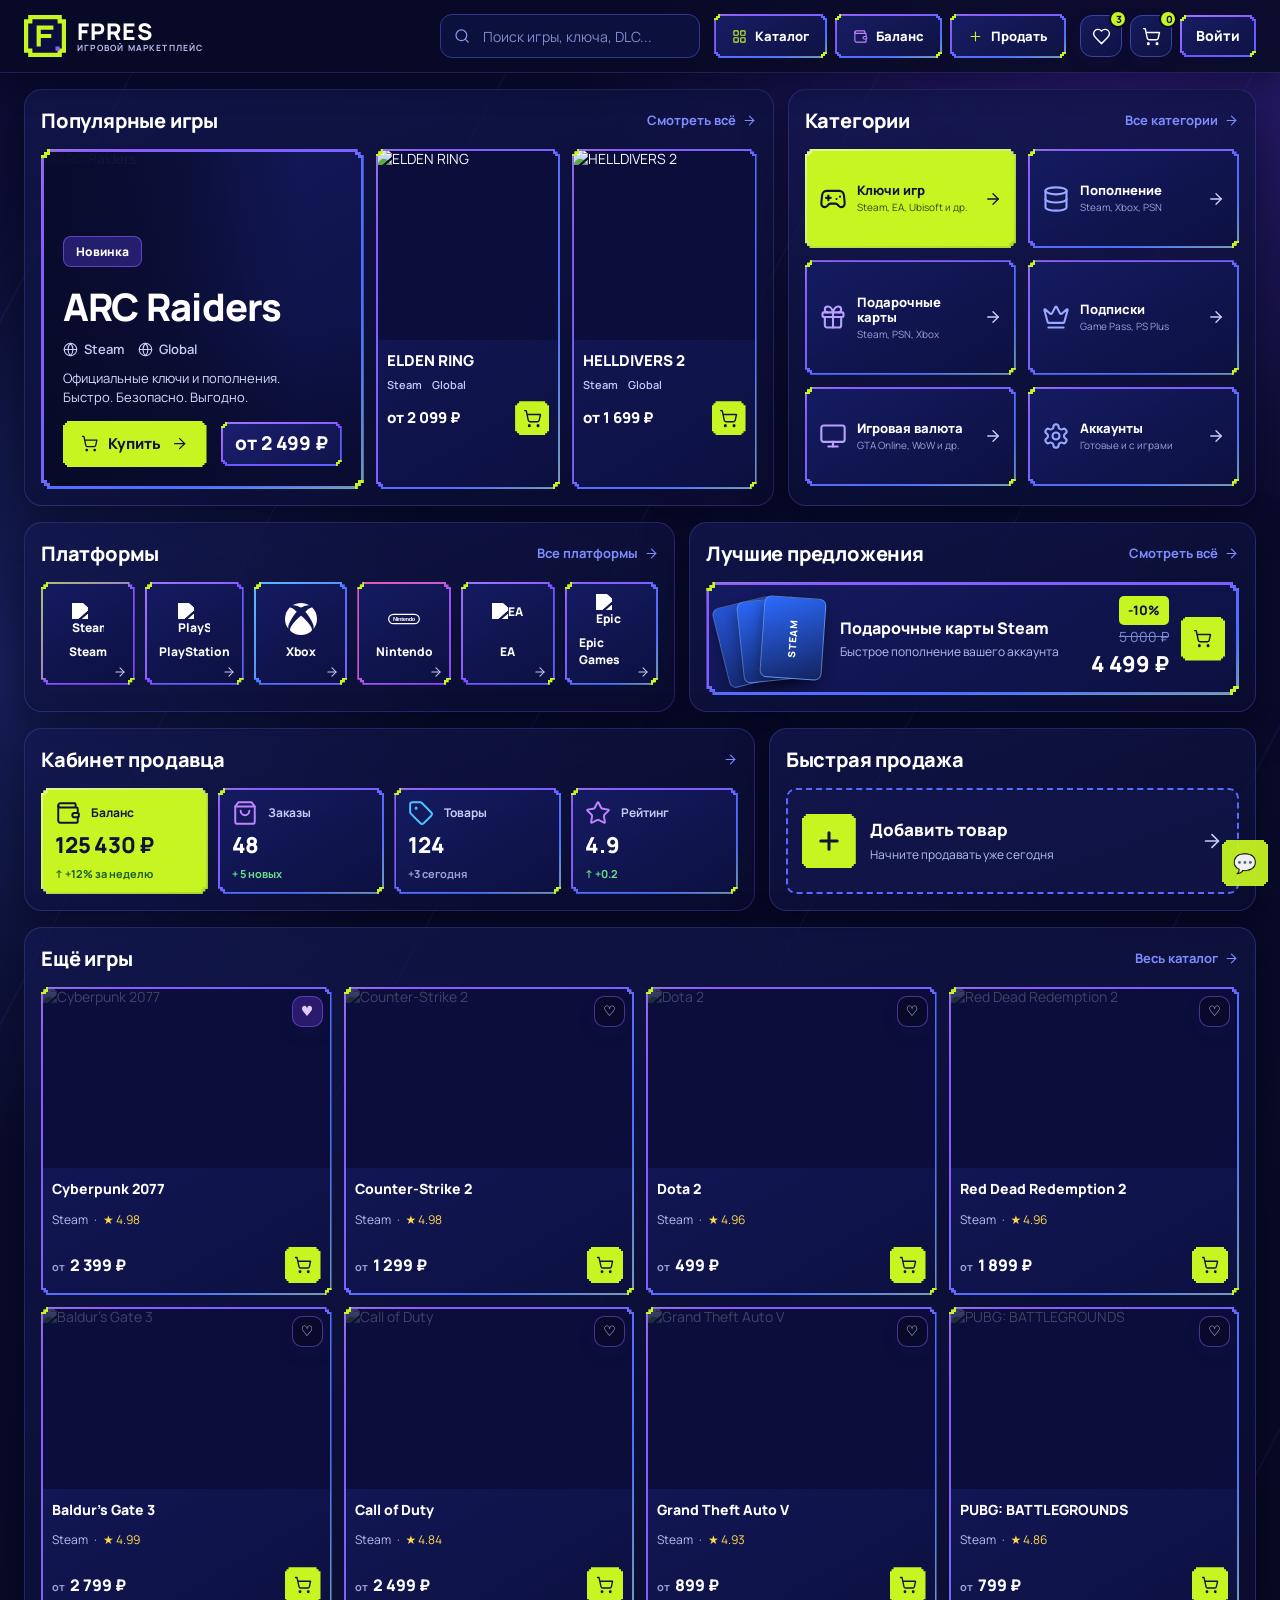
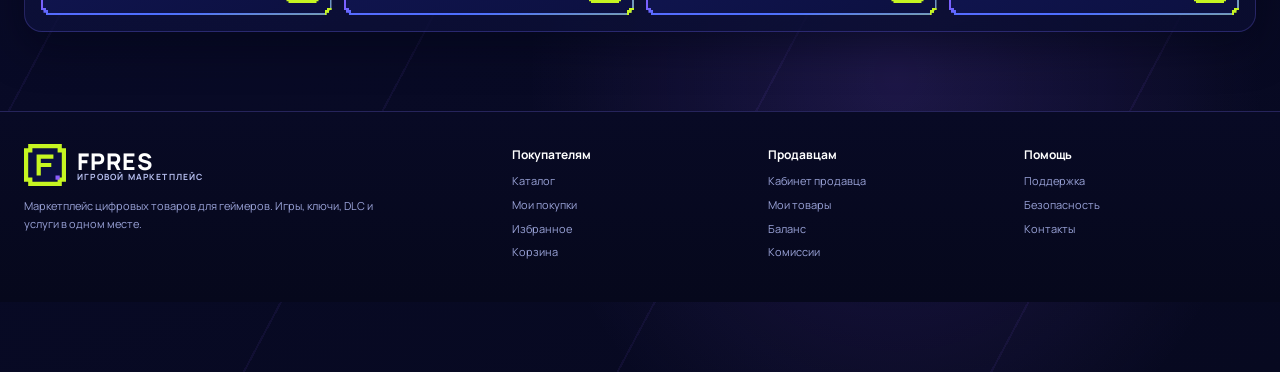
==== commit e6f1153c: "Upload local v10 build" ====
--- a/index.html
+++ b/index.html
@@ -1 +1 @@
-<!doctype html><html lang="ru"><head><meta charset="utf-8"><meta name="viewport" content="width=device-width,initial-scale=1,viewport-fit=cover"><meta name="theme-color" content="#070B11"><title>FPRES — Игровой маркетплейс</title><link rel="stylesheet" href="style.css?v=pixel-v8c"><script src="data.js"></script><script src="app.js?v=pixel-v8c" defer></script><link rel="preconnect" href="https://fonts.googleapis.com"><link rel="preconnect" href="https://fonts.gstatic.com" crossorigin><link href="https://fonts.googleapis.com/css2?family=Manrope:wght@500;700;800&family=Press+Start+2P&display=swap" rel="stylesheet"></head><body><main></main></body></html>+<!doctype html><html lang="ru"><head><meta charset="utf-8"><meta name="viewport" content="width=device-width,initial-scale=1,viewport-fit=cover"><meta name="theme-color" content="#070B11"><title>FPRES — Игровой маркетплейс</title><link rel="stylesheet" href="style.css?v=pixel-v10"><script src="data.js"></script><script src="app.js?v=pixel-v10" defer></script><link rel="preconnect" href="https://fonts.googleapis.com"><link rel="preconnect" href="https://fonts.gstatic.com" crossorigin><link href="https://fonts.googleapis.com/css2?family=Manrope:wght@500;700;800&family=Press+Start+2P&display=swap" rel="stylesheet"></head><body><main></main></body></html>
